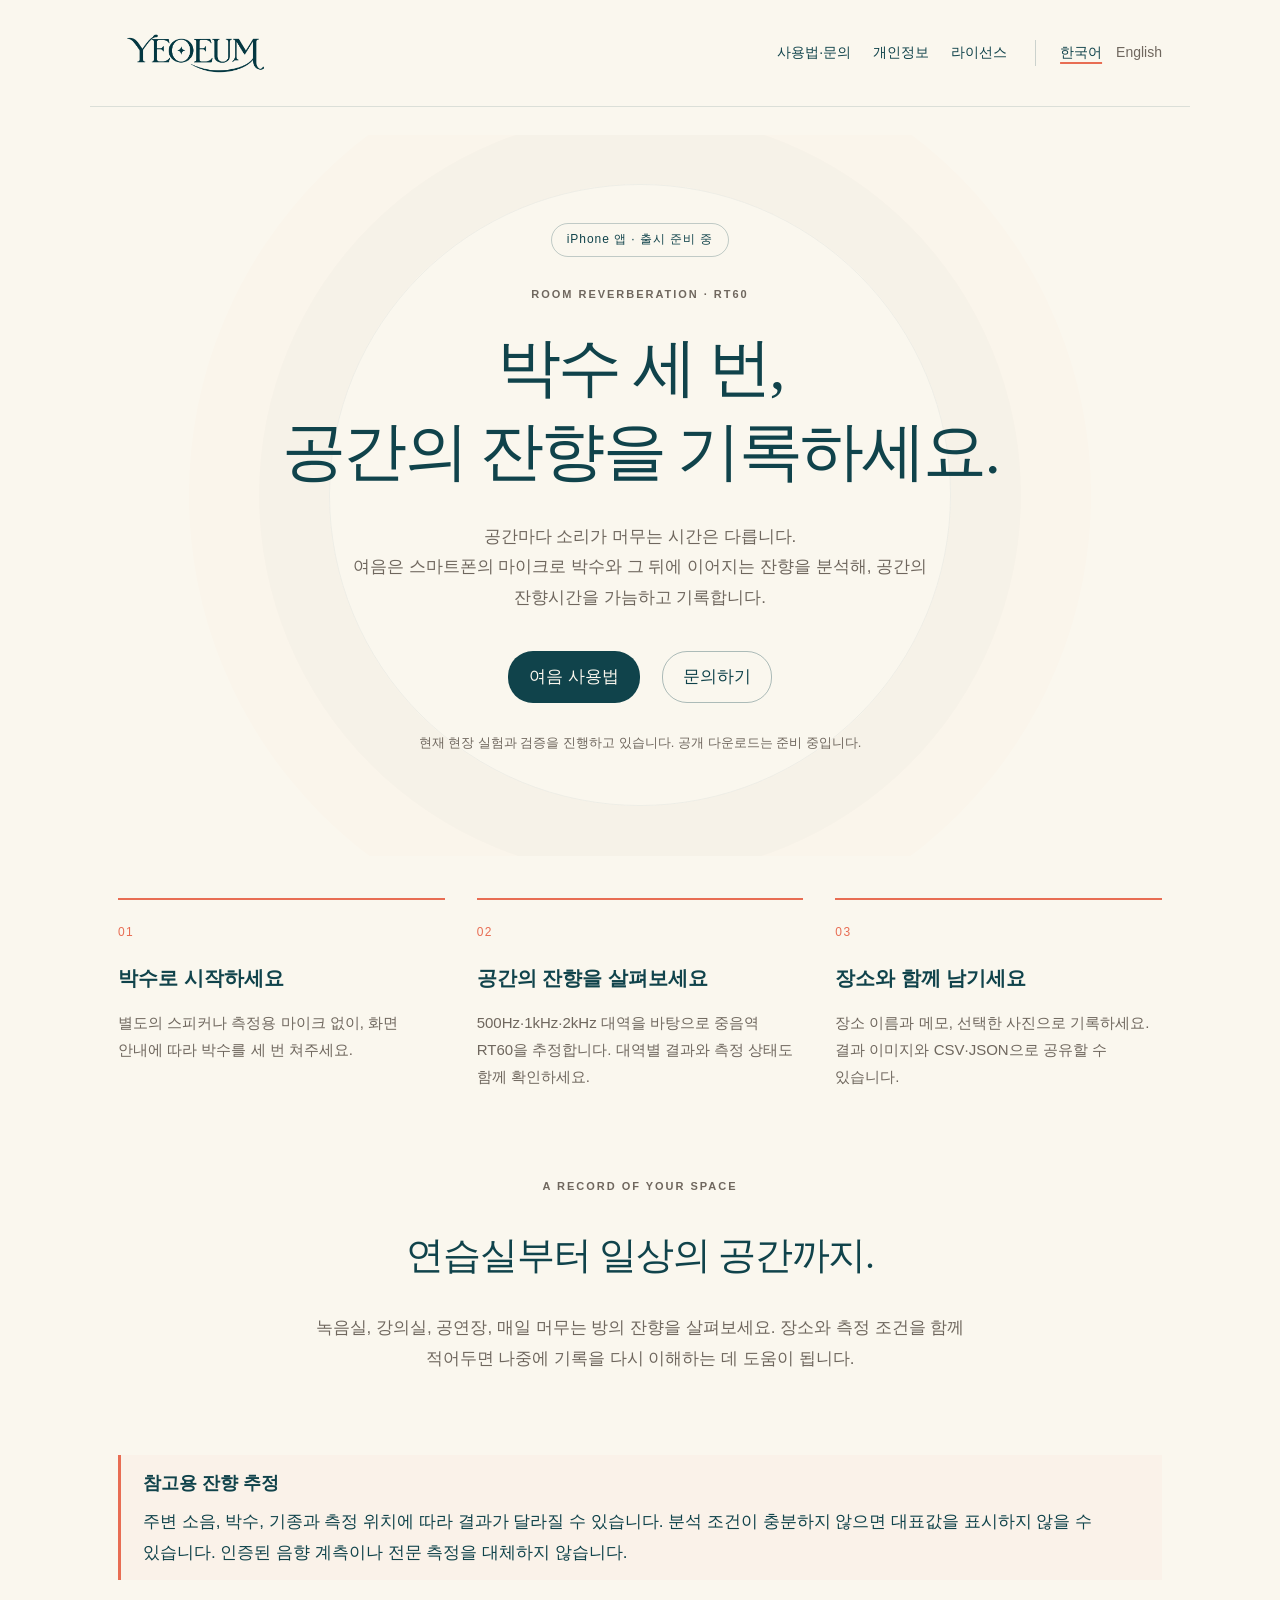
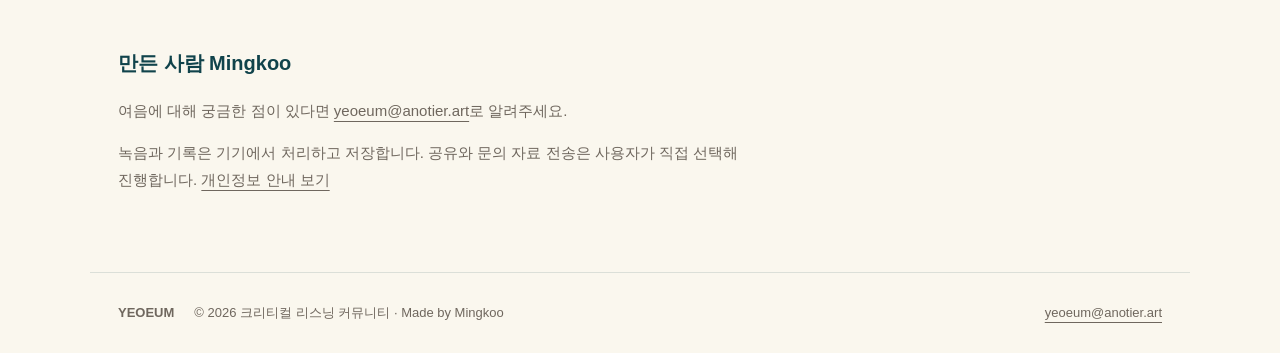
==== index.html @ 1e363dc1 "Localize YEOEUM website in English and Korean and update RT60 guidance" ====
<!doctype html>
<html lang="ko"><head>
<meta charset="utf-8"><meta name="viewport" content="width=device-width,initial-scale=1">
<title>YEOEUM — 박수로 살펴보는 잔향시간 RT60</title><meta name="description" content="박수 세 번으로 공간의 잔향시간(RT60)을 추정하고, 장소·메모·사진과 함께 기록하는 앱 YEOEUM.">
<link rel="canonical" href="https://yeoeum.anotier.art/index.html">
<link rel="alternate" hreflang="ko" href="https://yeoeum.anotier.art/index.html"><link rel="alternate" hreflang="en" href="https://yeoeum.anotier.art/index.en.html">
<meta property="og:type" content="website"><meta property="og:title" content="YEOEUM — 박수로 살펴보는 잔향시간 RT60"><meta property="og:description" content="박수 세 번으로 공간의 잔향시간(RT60)을 추정하고, 장소·메모·사진과 함께 기록하는 앱 YEOEUM."><meta property="og:url" content="https://yeoeum.anotier.art/index.html">
<link rel="stylesheet" href="styles.css?v=20261102-bilingual">
</head><body>
<a class="skip" href="#main">본문으로</a>
<header><a class="brand" href="index.html" aria-label="YEOEUM 홈"><img src="assets/wordmark.png" alt="YEOEUM" width="150" height="50"></a>
<div class="header-nav"><nav aria-label="주 메뉴"><a href="support.html">사용법·문의</a><a href="privacy.html">개인정보</a><a href="licenses.html">라이선스</a></nav><nav class="languages" aria-label="Language"><a href="index.html" lang="ko" hreflang="ko" aria-current="page">한국어</a><a href="index.en.html" lang="en" hreflang="en">English</a></nav></div></header>
<main id="main"><section class="hero"><span class="badge">iPhone 앱 · 출시 준비 중</span><p class="eyebrow">ROOM REVERBERATION · RT60</p><h1>박수 세 번,<br>공간의 잔향을 기록하세요.</h1><p>공간마다 소리가 머무는 시간은 다릅니다.<br>여음은 스마트폰의 마이크로 박수와 그 뒤에 이어지는 잔향을 분석해, 공간의 잔향시간을 가늠하고 기록합니다.</p><div class="links"><a href="support.html">여음 사용법</a><a href="mailto:yeoeum@anotier.art">문의하기</a></div><p class="availability">현재 현장 실험과 검증을 진행하고 있습니다. 공개 다운로드는 준비 중입니다.</p></section><section class="grid" aria-label="주요 기능"><article><span class="step">01</span><h2>박수로 시작하세요</h2><p>별도의 스피커나 측정용 마이크 없이, 화면 안내에 따라 박수를 세 번 쳐주세요.</p></article><article><span class="step">02</span><h2>공간의 잔향을 살펴보세요</h2><p>500Hz·1kHz·2kHz 대역을 바탕으로 중음역 RT60을 추정합니다. 대역별 결과와 측정 상태도 함께 확인하세요.</p></article><article><span class="step">03</span><h2>장소와 함께 남기세요</h2><p>장소 이름과 메모, 선택한 사진으로 기록하세요. 결과 이미지와 CSV·JSON으로 공유할 수 있습니다.</p></article></section><section class="statement"><p class="eyebrow">A RECORD OF YOUR SPACE</p><h2>연습실부터 일상의 공간까지.</h2><p>녹음실, 강의실, 공연장, 매일 머무는 방의 잔향을 살펴보세요. 장소와 측정 조건을 함께 적어두면 나중에 기록을 다시 이해하는 데 도움이 됩니다.</p></section><section class="note"><h2>참고용 잔향 추정</h2><p>주변 소음, 박수, 기종과 측정 위치에 따라 결과가 달라질 수 있습니다. 분석 조건이 충분하지 않으면 대표값을 표시하지 않을 수 있습니다. 인증된 음향 계측이나 전문 측정을 대체하지 않습니다.</p></section><section class="contact" id="contact"><h2>만든 사람 Mingkoo</h2><p>여음에 대해 궁금한 점이 있다면 <a href="mailto:yeoeum@anotier.art">yeoeum@anotier.art</a>로 알려주세요.</p><p>녹음과 기록은 기기에서 처리하고 저장합니다. 공유와 문의 자료 전송은 사용자가 직접 선택해 진행합니다. <a href="privacy.html">개인정보 안내 보기</a></p></section></main>
<footer><div><a href="index.html">YEOEUM</a><span>© 2026 크리티컬 리스닝 커뮤니티 · Made by Mingkoo</span></div><a href="mailto:yeoeum@anotier.art">yeoeum@anotier.art</a></footer>
</body></html>
---- styles.css ----
:root{color-scheme:light;--paper:#faf7ee;--ink:#10434b;--muted:#6f675e;--coral:#e86d53}*{box-sizing:border-box}body{margin:0;color:var(--ink);background:var(--paper);font:17px/1.8 -apple-system,BlinkMacSystemFont,"Apple SD Gothic Neo",sans-serif}a{color:inherit;text-underline-offset:5px}a:focus-visible{outline:3px solid var(--coral);outline-offset:6px}header,main,footer{max-width:1000px;margin:auto;padding:28px}header{display:flex;align-items:center;justify-content:space-between;gap:24px;border-bottom:1px solid #10434b22}header img{width:150px;display:block}nav{display:flex;gap:22px;flex-wrap:wrap;font-size:14px}nav a{text-decoration:none}.hero{min-height:600px;display:flex;flex-direction:column;justify-content:center;align-items:center;text-align:center;background:var(--paper) url(assets/paper.png) center/100% 100%;padding:80px 28px}.hero h1{font:500 clamp(32px,6vw,64px)/1.4 "AppleMyungjo",Georgia,serif;letter-spacing:-.04em;margin:24px 0}.hero p{max-width:540px;color:var(--muted)}.badge{font-size:12px;letter-spacing:.08em;border:1px solid #10434b40;border-radius:30px;padding:5px 15px}.links{display:flex;gap:22px;justify-content:center;flex-wrap:wrap;margin-top:20px}.links a{padding:10px 20px;border:1px solid #10434b55;border-radius:25px;text-decoration:none}.links a:first-child{background:var(--ink);color:var(--paper)}.grid{display:grid;grid-template-columns:repeat(3,1fr);gap:32px;margin:50px 0}.grid article{border-top:2px solid var(--coral);padding-top:16px}.grid h2{font-size:20px}.grid p{font-size:15px;color:var(--muted)}.note{border-left:3px solid var(--coral);padding:12px 22px;background:#e86d5309}.prose{max-width:760px;padding-bottom:80px}.prose h1{font-size:30px;margin:32px 0}.prose h2{font-size:20px;margin-top:38px}.prose p,.prose li{color:#514e48}.prose pre{white-space:pre-wrap;font:14px/1.8 ui-monospace,monospace;overflow-wrap:anywhere}footer{border-top:1px solid #10434b22;color:var(--muted);font-size:13px;display:flex;justify-content:space-between;gap:16px;flex-wrap:wrap}@media(max-width:650px){header{align-items:flex-start;flex-direction:column;gap:16px}nav{gap:16px}.hero{min-height:540px}.grid{grid-template-columns:1fr;gap:22px}header,main,footer{padding:22px}.prose h1{font-size:26px}}
:root{scroll-behavior:smooth}body{overflow-wrap:break-word}.skip{position:absolute;top:-100px;left:20px;padding:10px;background:var(--ink);color:var(--paper);z-index:10}.skip:focus{top:10px}.brand img{height:auto}.header-nav{display:flex;gap:28px;align-items:center}.languages{border-left:1px solid #10434b33;padding-left:24px;gap:14px;white-space:nowrap}.languages a{color:var(--muted)}nav a[aria-current=page]{color:var(--ink);text-decoration:underline;text-decoration-color:var(--coral);text-decoration-thickness:2px}.hero{position:relative;isolation:isolate;overflow:hidden;min-height:640px;background-image:none;padding:88px 30px}.hero:before{content:"";position:absolute;width:620px;height:620px;border:1px solid #10434b0d;border-radius:50%;box-shadow:0 0 0 70px #10434b04,0 0 0 140px #e86d5304;left:50%;top:50%;transform:translate(-50%,-50%);z-index:-1;pointer-events:none}.eyebrow{font-size:11px!important;font-weight:600;letter-spacing:.18em;color:var(--muted);margin:28px 0 0}.hero h1{margin:22px 0 12px;line-height:1.3;max-width:900px}.hero p{max-width:600px}.hero .availability{font-size:13px;max-width:600px;margin-top:28px}.links a{transition:background .15s ease}.links a:hover{background:#10434b12}.links a:first-child:hover{background:#1d5861}.step{font-size:12px;color:var(--coral);letter-spacing:.12em}.grid{margin:42px 0 72px}.grid h2{line-height:1.5}.statement{max-width:700px;margin:65px auto 80px;text-align:center}.statement h2{font:500 clamp(26px,4vw,38px)/1.4 Georgia,"AppleMyungjo",serif;letter-spacing:-.03em}.statement p{color:var(--muted)}.note h2{font-size:18px;margin:0 0 8px}.note p{margin:0}.contact{padding:48px 0 36px}.contact h2{font-size:20px}.contact p{max-width:700px;color:var(--muted);font-size:15px}.lead{font-size:22px}.prose{max-width:800px}.prose .note{font-size:15px}.prose li{padding-left:4px;margin:12px 0}.prose pre{padding:20px;background:#10434b05;border-radius:4px}footer>div{display:flex;gap:20px;flex-wrap:wrap}footer>div>a{font-weight:600;text-decoration:none}header{max-width:1100px}main,footer{max-width:1100px}@media(max-width:760px){.header-nav{flex-wrap:wrap;gap:16px}header{align-items:flex-start;flex-direction:column}.hero{min-height:570px;padding:70px 12px}.languages{border-left:none;padding-left:0}.header-nav>nav:first-child{gap:16px}.hero h1{font-size:clamp(29px,6vw,46px)}.grid{margin:24px 0 56px}.statement{margin:40px 0 50px}header,main,footer{padding:22px}.prose{padding-bottom:60px}.contact{padding-top:32px}}@media(prefers-reduced-motion:reduce){:root{scroll-behavior:auto}.links a{transition:none}}
html[lang=ko] h1,html[lang=ko] h2,html[lang=ko] p{word-break:keep-all;overflow-wrap:break-word}
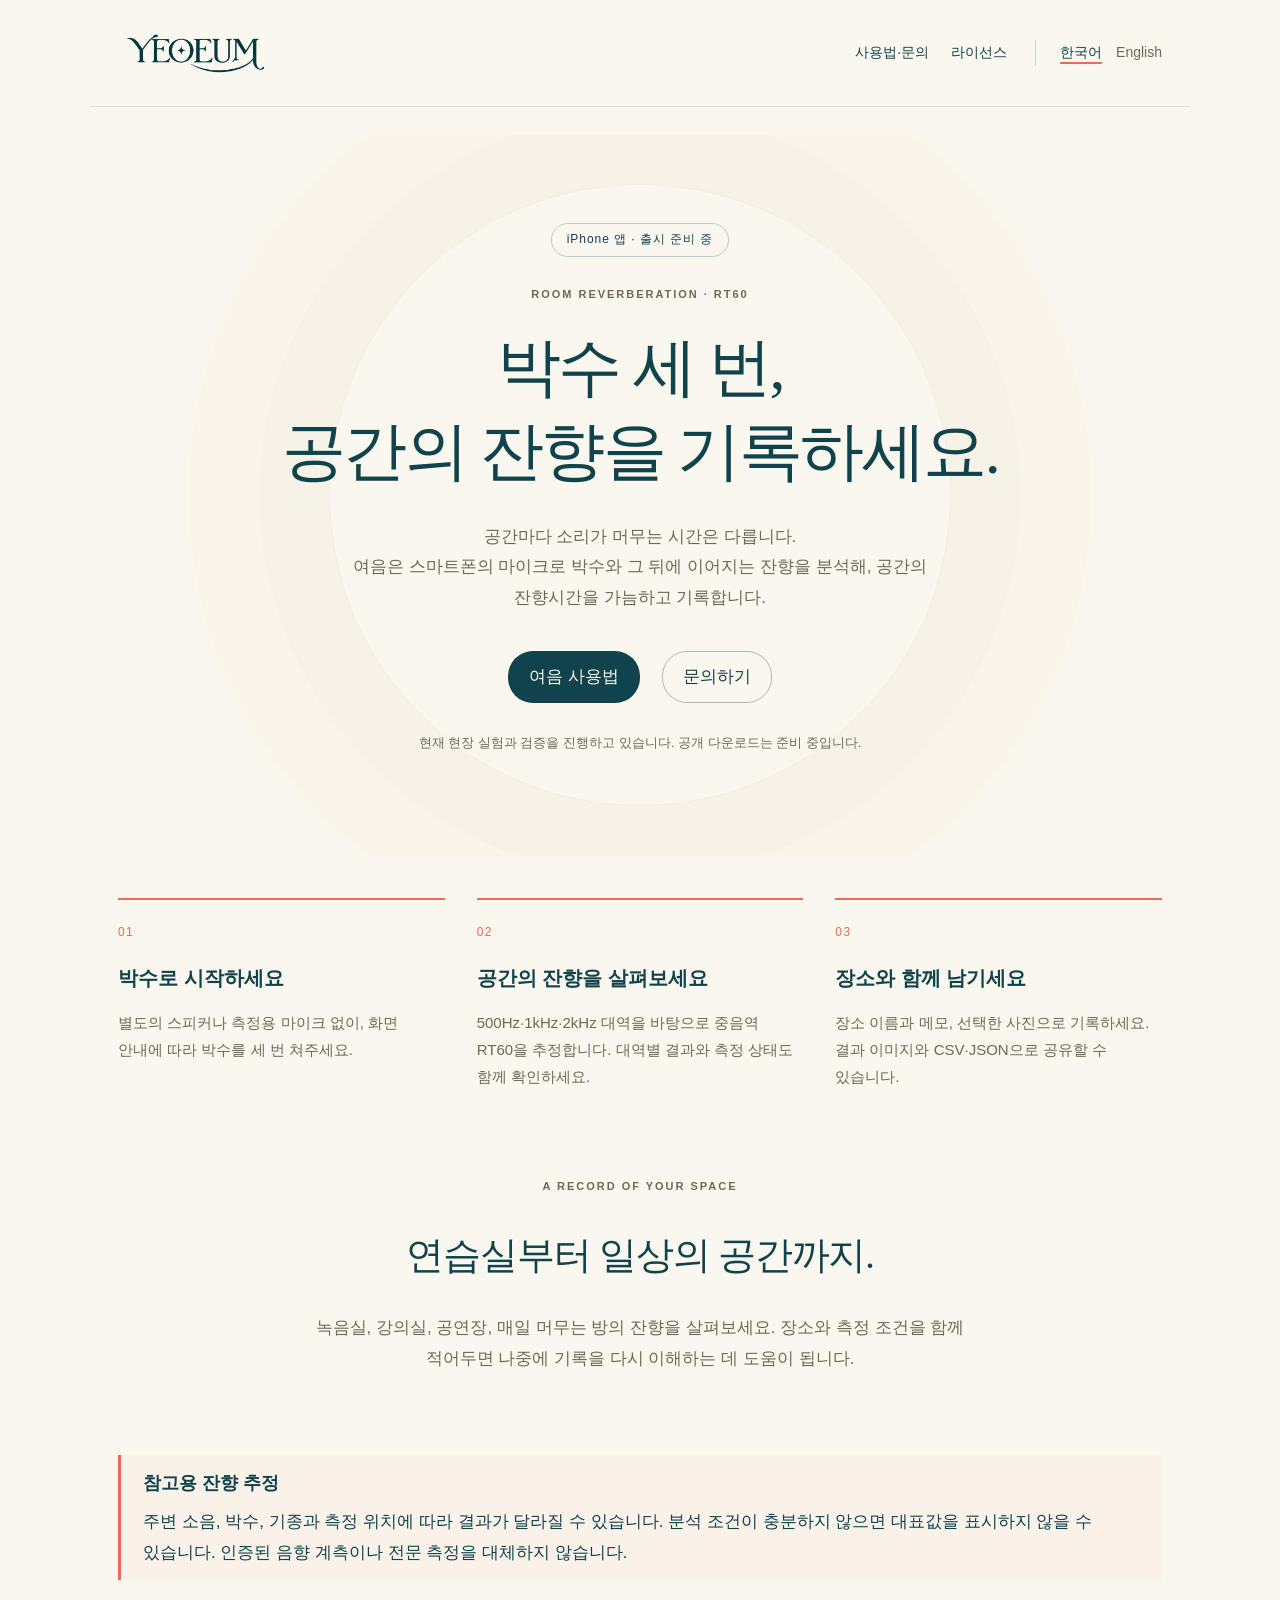
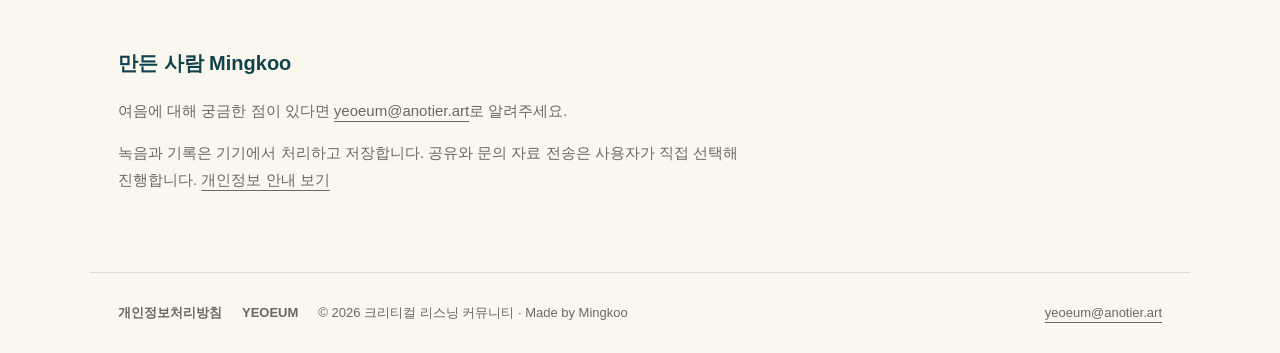
==== commit 50c9783d: "Move full privacy policy links to localized footers" ====
--- a/index.html
+++ b/index.html
@@ -9,7 +9,7 @@
 </head><body>
 <a class="skip" href="#main">본문으로</a>
 <header><a class="brand" href="index.html" aria-label="YEOEUM 홈"><img src="assets/wordmark.png" alt="YEOEUM" width="150" height="50"></a>
-<div class="header-nav"><nav aria-label="주 메뉴"><a href="support.html">사용법·문의</a><a href="privacy.html">개인정보</a><a href="licenses.html">라이선스</a></nav><nav class="languages" aria-label="Language"><a href="index.html" lang="ko" hreflang="ko" aria-current="page">한국어</a><a href="index.en.html" lang="en" hreflang="en">English</a></nav></div></header>
+<div class="header-nav"><nav aria-label="주 메뉴"><a href="support.html">사용법·문의</a><a href="licenses.html">라이선스</a></nav><nav class="languages" aria-label="Language"><a href="index.html" lang="ko" hreflang="ko" aria-current="page">한국어</a><a href="index.en.html" lang="en" hreflang="en">English</a></nav></div></header>
 <main id="main"><section class="hero"><span class="badge">iPhone 앱 · 출시 준비 중</span><p class="eyebrow">ROOM REVERBERATION · RT60</p><h1>박수 세 번,<br>공간의 잔향을 기록하세요.</h1><p>공간마다 소리가 머무는 시간은 다릅니다.<br>여음은 스마트폰의 마이크로 박수와 그 뒤에 이어지는 잔향을 분석해, 공간의 잔향시간을 가늠하고 기록합니다.</p><div class="links"><a href="support.html">여음 사용법</a><a href="mailto:yeoeum@anotier.art">문의하기</a></div><p class="availability">현재 현장 실험과 검증을 진행하고 있습니다. 공개 다운로드는 준비 중입니다.</p></section><section class="grid" aria-label="주요 기능"><article><span class="step">01</span><h2>박수로 시작하세요</h2><p>별도의 스피커나 측정용 마이크 없이, 화면 안내에 따라 박수를 세 번 쳐주세요.</p></article><article><span class="step">02</span><h2>공간의 잔향을 살펴보세요</h2><p>500Hz·1kHz·2kHz 대역을 바탕으로 중음역 RT60을 추정합니다. 대역별 결과와 측정 상태도 함께 확인하세요.</p></article><article><span class="step">03</span><h2>장소와 함께 남기세요</h2><p>장소 이름과 메모, 선택한 사진으로 기록하세요. 결과 이미지와 CSV·JSON으로 공유할 수 있습니다.</p></article></section><section class="statement"><p class="eyebrow">A RECORD OF YOUR SPACE</p><h2>연습실부터 일상의 공간까지.</h2><p>녹음실, 강의실, 공연장, 매일 머무는 방의 잔향을 살펴보세요. 장소와 측정 조건을 함께 적어두면 나중에 기록을 다시 이해하는 데 도움이 됩니다.</p></section><section class="note"><h2>참고용 잔향 추정</h2><p>주변 소음, 박수, 기종과 측정 위치에 따라 결과가 달라질 수 있습니다. 분석 조건이 충분하지 않으면 대표값을 표시하지 않을 수 있습니다. 인증된 음향 계측이나 전문 측정을 대체하지 않습니다.</p></section><section class="contact" id="contact"><h2>만든 사람 Mingkoo</h2><p>여음에 대해 궁금한 점이 있다면 <a href="mailto:yeoeum@anotier.art">yeoeum@anotier.art</a>로 알려주세요.</p><p>녹음과 기록은 기기에서 처리하고 저장합니다. 공유와 문의 자료 전송은 사용자가 직접 선택해 진행합니다. <a href="privacy.html">개인정보 안내 보기</a></p></section></main>
-<footer><div><a href="index.html">YEOEUM</a><span>© 2026 크리티컬 리스닝 커뮤니티 · Made by Mingkoo</span></div><a href="mailto:yeoeum@anotier.art">yeoeum@anotier.art</a></footer>
+<footer><div><a href="privacy.html">개인정보처리방침</a><a href="index.html">YEOEUM</a><span>© 2026 크리티컬 리스닝 커뮤니티 · Made by Mingkoo</span></div><a href="mailto:yeoeum@anotier.art">yeoeum@anotier.art</a></footer>
 </body></html>
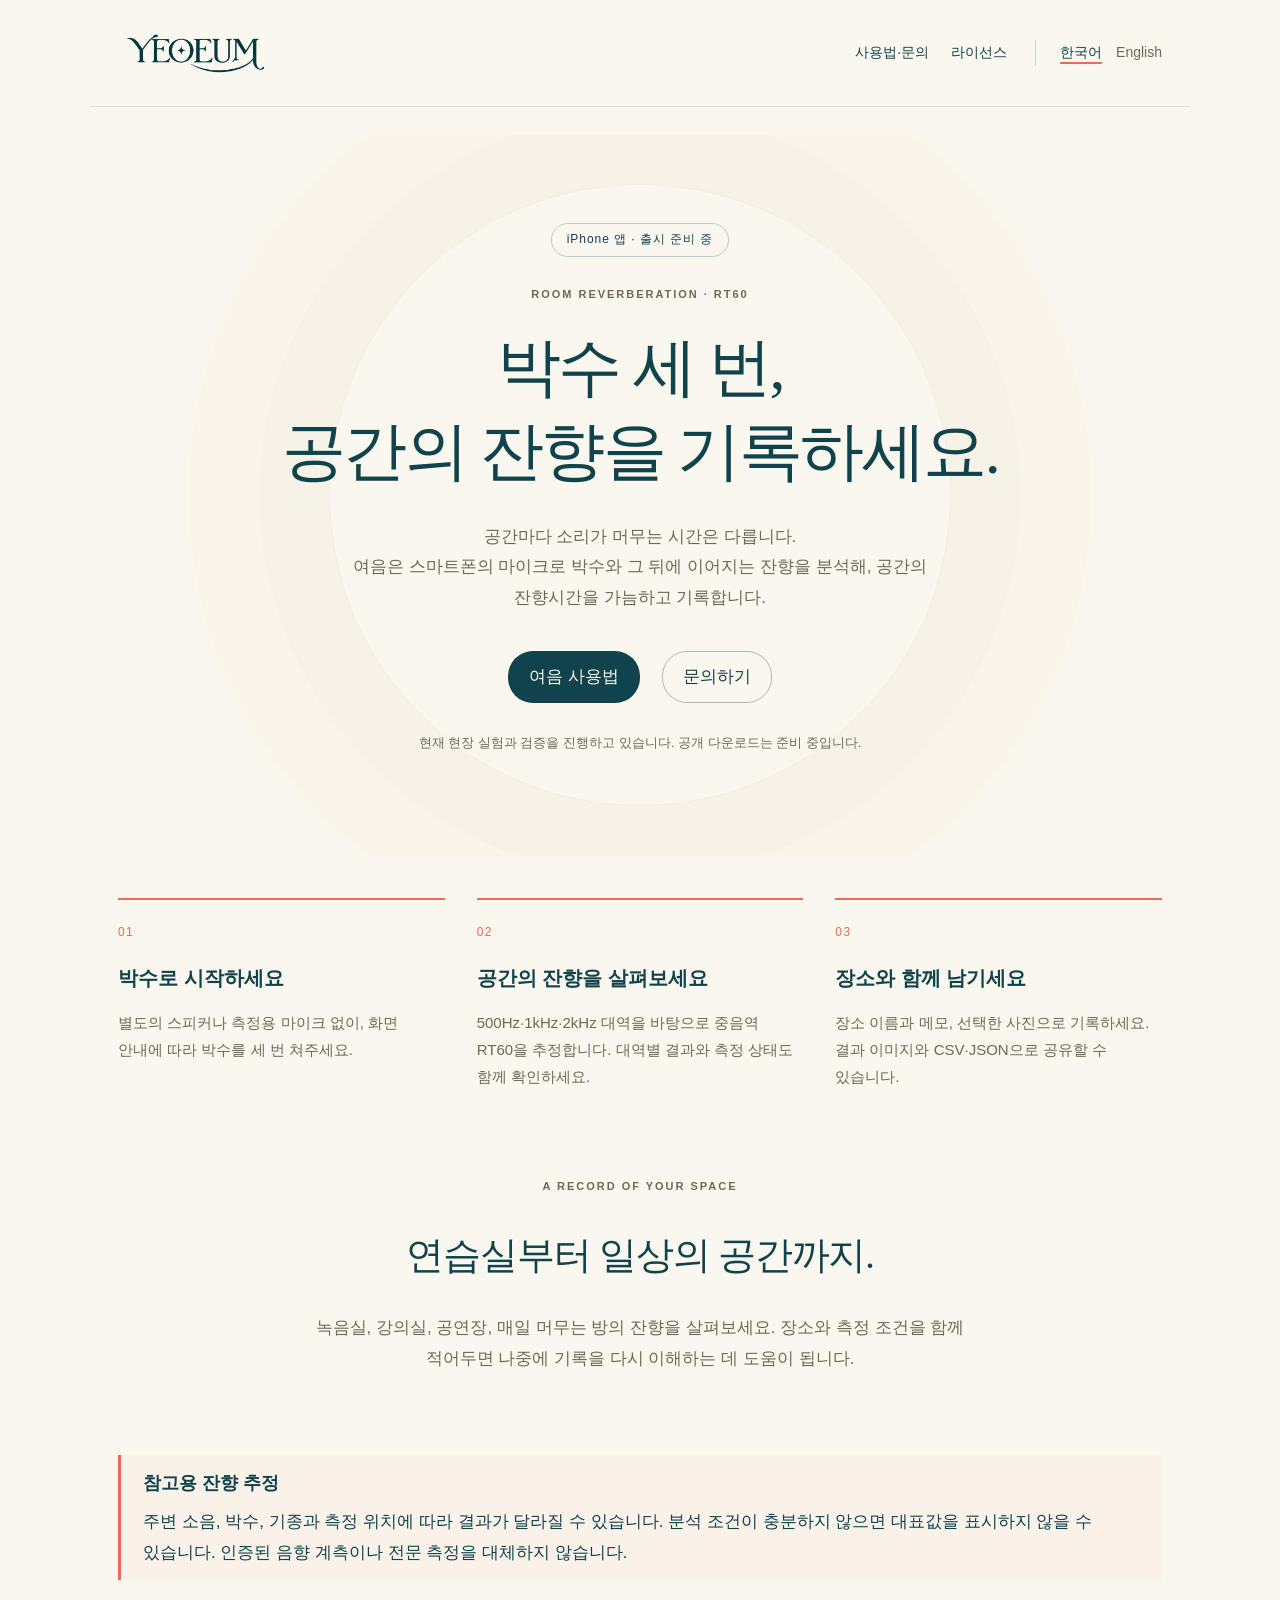
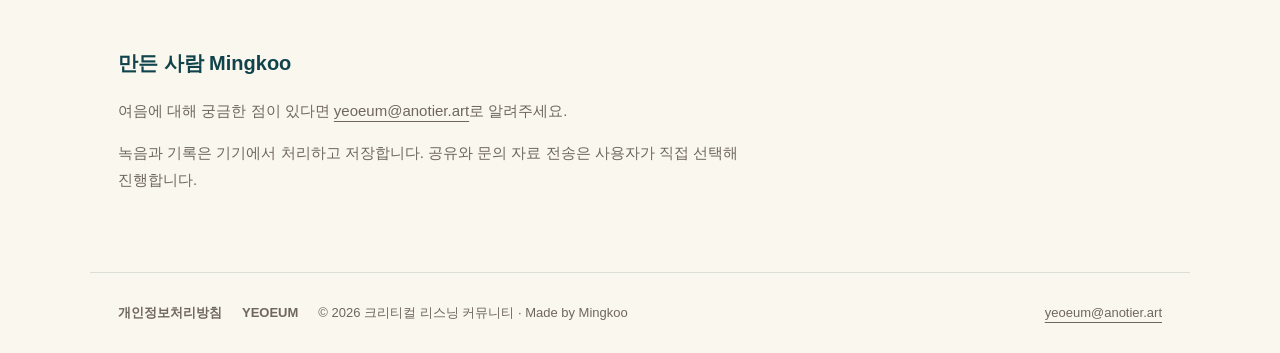
==== commit 1b8d13e2: "Remove duplicate body privacy links from homepages" ====
--- a/index.html
+++ b/index.html
@@ -10,6 +10,6 @@
 <a class="skip" href="#main">본문으로</a>
 <header><a class="brand" href="index.html" aria-label="YEOEUM 홈"><img src="assets/wordmark.png" alt="YEOEUM" width="150" height="50"></a>
 <div class="header-nav"><nav aria-label="주 메뉴"><a href="support.html">사용법·문의</a><a href="licenses.html">라이선스</a></nav><nav class="languages" aria-label="Language"><a href="index.html" lang="ko" hreflang="ko" aria-current="page">한국어</a><a href="index.en.html" lang="en" hreflang="en">English</a></nav></div></header>
-<main id="main"><section class="hero"><span class="badge">iPhone 앱 · 출시 준비 중</span><p class="eyebrow">ROOM REVERBERATION · RT60</p><h1>박수 세 번,<br>공간의 잔향을 기록하세요.</h1><p>공간마다 소리가 머무는 시간은 다릅니다.<br>여음은 스마트폰의 마이크로 박수와 그 뒤에 이어지는 잔향을 분석해, 공간의 잔향시간을 가늠하고 기록합니다.</p><div class="links"><a href="support.html">여음 사용법</a><a href="mailto:yeoeum@anotier.art">문의하기</a></div><p class="availability">현재 현장 실험과 검증을 진행하고 있습니다. 공개 다운로드는 준비 중입니다.</p></section><section class="grid" aria-label="주요 기능"><article><span class="step">01</span><h2>박수로 시작하세요</h2><p>별도의 스피커나 측정용 마이크 없이, 화면 안내에 따라 박수를 세 번 쳐주세요.</p></article><article><span class="step">02</span><h2>공간의 잔향을 살펴보세요</h2><p>500Hz·1kHz·2kHz 대역을 바탕으로 중음역 RT60을 추정합니다. 대역별 결과와 측정 상태도 함께 확인하세요.</p></article><article><span class="step">03</span><h2>장소와 함께 남기세요</h2><p>장소 이름과 메모, 선택한 사진으로 기록하세요. 결과 이미지와 CSV·JSON으로 공유할 수 있습니다.</p></article></section><section class="statement"><p class="eyebrow">A RECORD OF YOUR SPACE</p><h2>연습실부터 일상의 공간까지.</h2><p>녹음실, 강의실, 공연장, 매일 머무는 방의 잔향을 살펴보세요. 장소와 측정 조건을 함께 적어두면 나중에 기록을 다시 이해하는 데 도움이 됩니다.</p></section><section class="note"><h2>참고용 잔향 추정</h2><p>주변 소음, 박수, 기종과 측정 위치에 따라 결과가 달라질 수 있습니다. 분석 조건이 충분하지 않으면 대표값을 표시하지 않을 수 있습니다. 인증된 음향 계측이나 전문 측정을 대체하지 않습니다.</p></section><section class="contact" id="contact"><h2>만든 사람 Mingkoo</h2><p>여음에 대해 궁금한 점이 있다면 <a href="mailto:yeoeum@anotier.art">yeoeum@anotier.art</a>로 알려주세요.</p><p>녹음과 기록은 기기에서 처리하고 저장합니다. 공유와 문의 자료 전송은 사용자가 직접 선택해 진행합니다. <a href="privacy.html">개인정보 안내 보기</a></p></section></main>
+<main id="main"><section class="hero"><span class="badge">iPhone 앱 · 출시 준비 중</span><p class="eyebrow">ROOM REVERBERATION · RT60</p><h1>박수 세 번,<br>공간의 잔향을 기록하세요.</h1><p>공간마다 소리가 머무는 시간은 다릅니다.<br>여음은 스마트폰의 마이크로 박수와 그 뒤에 이어지는 잔향을 분석해, 공간의 잔향시간을 가늠하고 기록합니다.</p><div class="links"><a href="support.html">여음 사용법</a><a href="mailto:yeoeum@anotier.art">문의하기</a></div><p class="availability">현재 현장 실험과 검증을 진행하고 있습니다. 공개 다운로드는 준비 중입니다.</p></section><section class="grid" aria-label="주요 기능"><article><span class="step">01</span><h2>박수로 시작하세요</h2><p>별도의 스피커나 측정용 마이크 없이, 화면 안내에 따라 박수를 세 번 쳐주세요.</p></article><article><span class="step">02</span><h2>공간의 잔향을 살펴보세요</h2><p>500Hz·1kHz·2kHz 대역을 바탕으로 중음역 RT60을 추정합니다. 대역별 결과와 측정 상태도 함께 확인하세요.</p></article><article><span class="step">03</span><h2>장소와 함께 남기세요</h2><p>장소 이름과 메모, 선택한 사진으로 기록하세요. 결과 이미지와 CSV·JSON으로 공유할 수 있습니다.</p></article></section><section class="statement"><p class="eyebrow">A RECORD OF YOUR SPACE</p><h2>연습실부터 일상의 공간까지.</h2><p>녹음실, 강의실, 공연장, 매일 머무는 방의 잔향을 살펴보세요. 장소와 측정 조건을 함께 적어두면 나중에 기록을 다시 이해하는 데 도움이 됩니다.</p></section><section class="note"><h2>참고용 잔향 추정</h2><p>주변 소음, 박수, 기종과 측정 위치에 따라 결과가 달라질 수 있습니다. 분석 조건이 충분하지 않으면 대표값을 표시하지 않을 수 있습니다. 인증된 음향 계측이나 전문 측정을 대체하지 않습니다.</p></section><section class="contact" id="contact"><h2>만든 사람 Mingkoo</h2><p>여음에 대해 궁금한 점이 있다면 <a href="mailto:yeoeum@anotier.art">yeoeum@anotier.art</a>로 알려주세요.</p><p>녹음과 기록은 기기에서 처리하고 저장합니다. 공유와 문의 자료 전송은 사용자가 직접 선택해 진행합니다.</p></section></main>
 <footer><div><a href="privacy.html">개인정보처리방침</a><a href="index.html">YEOEUM</a><span>© 2026 크리티컬 리스닝 커뮤니티 · Made by Mingkoo</span></div><a href="mailto:yeoeum@anotier.art">yeoeum@anotier.art</a></footer>
 </body></html>
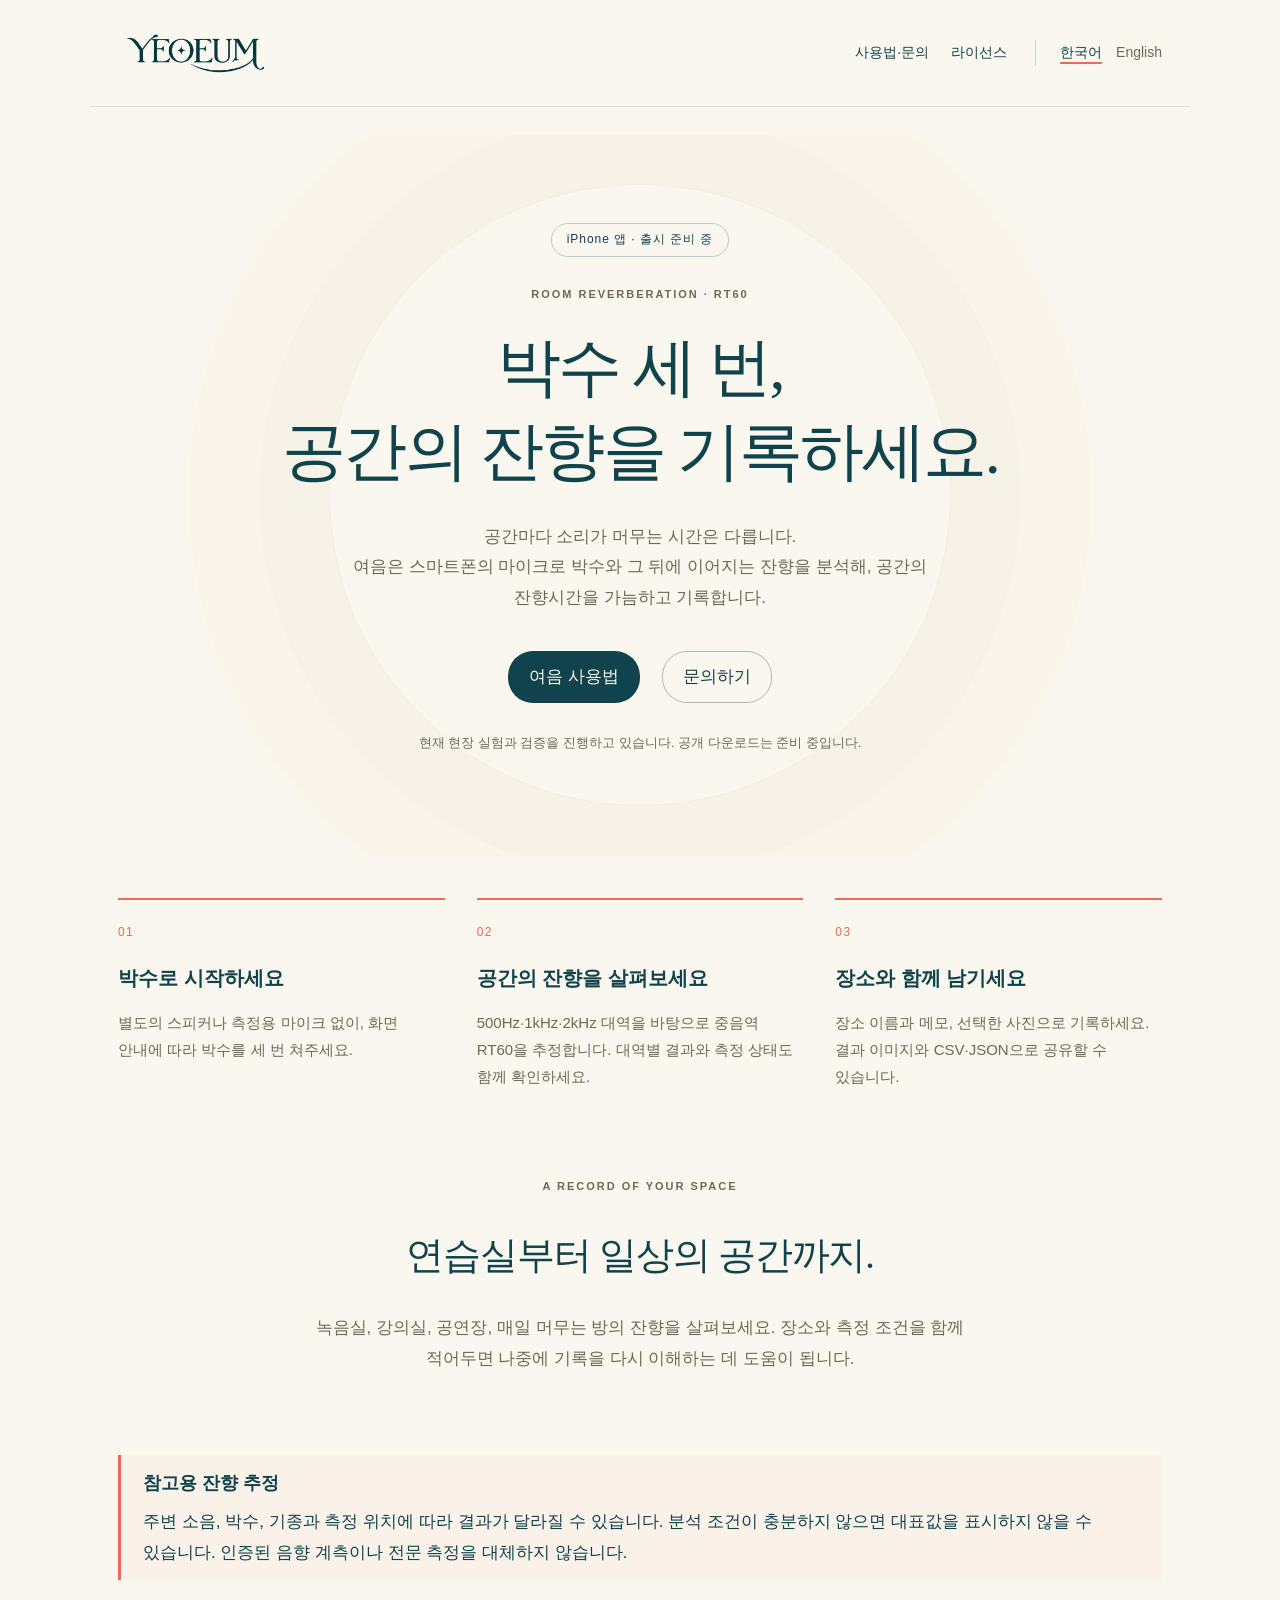
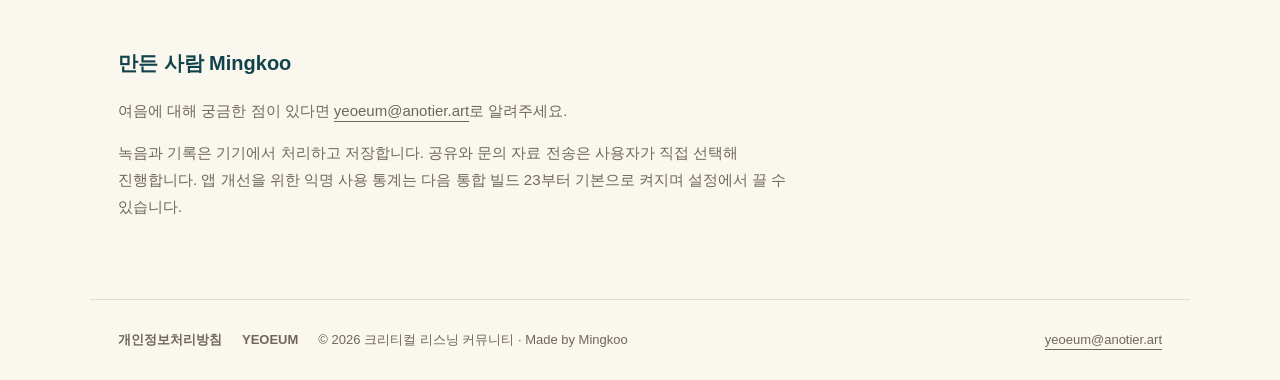
==== commit d8d123e7: "Align bilingual release policies, analytics disclosure and 30-day inquiry retention" ====
--- a/index.html
+++ b/index.html
@@ -10,6 +10,6 @@
 <a class="skip" href="#main">본문으로</a>
 <header><a class="brand" href="index.html" aria-label="YEOEUM 홈"><img src="assets/wordmark.png" alt="YEOEUM" width="150" height="50"></a>
 <div class="header-nav"><nav aria-label="주 메뉴"><a href="support.html">사용법·문의</a><a href="licenses.html">라이선스</a></nav><nav class="languages" aria-label="Language"><a href="index.html" lang="ko" hreflang="ko" aria-current="page">한국어</a><a href="index.en.html" lang="en" hreflang="en">English</a></nav></div></header>
-<main id="main"><section class="hero"><span class="badge">iPhone 앱 · 출시 준비 중</span><p class="eyebrow">ROOM REVERBERATION · RT60</p><h1>박수 세 번,<br>공간의 잔향을 기록하세요.</h1><p>공간마다 소리가 머무는 시간은 다릅니다.<br>여음은 스마트폰의 마이크로 박수와 그 뒤에 이어지는 잔향을 분석해, 공간의 잔향시간을 가늠하고 기록합니다.</p><div class="links"><a href="support.html">여음 사용법</a><a href="mailto:yeoeum@anotier.art">문의하기</a></div><p class="availability">현재 현장 실험과 검증을 진행하고 있습니다. 공개 다운로드는 준비 중입니다.</p></section><section class="grid" aria-label="주요 기능"><article><span class="step">01</span><h2>박수로 시작하세요</h2><p>별도의 스피커나 측정용 마이크 없이, 화면 안내에 따라 박수를 세 번 쳐주세요.</p></article><article><span class="step">02</span><h2>공간의 잔향을 살펴보세요</h2><p>500Hz·1kHz·2kHz 대역을 바탕으로 중음역 RT60을 추정합니다. 대역별 결과와 측정 상태도 함께 확인하세요.</p></article><article><span class="step">03</span><h2>장소와 함께 남기세요</h2><p>장소 이름과 메모, 선택한 사진으로 기록하세요. 결과 이미지와 CSV·JSON으로 공유할 수 있습니다.</p></article></section><section class="statement"><p class="eyebrow">A RECORD OF YOUR SPACE</p><h2>연습실부터 일상의 공간까지.</h2><p>녹음실, 강의실, 공연장, 매일 머무는 방의 잔향을 살펴보세요. 장소와 측정 조건을 함께 적어두면 나중에 기록을 다시 이해하는 데 도움이 됩니다.</p></section><section class="note"><h2>참고용 잔향 추정</h2><p>주변 소음, 박수, 기종과 측정 위치에 따라 결과가 달라질 수 있습니다. 분석 조건이 충분하지 않으면 대표값을 표시하지 않을 수 있습니다. 인증된 음향 계측이나 전문 측정을 대체하지 않습니다.</p></section><section class="contact" id="contact"><h2>만든 사람 Mingkoo</h2><p>여음에 대해 궁금한 점이 있다면 <a href="mailto:yeoeum@anotier.art">yeoeum@anotier.art</a>로 알려주세요.</p><p>녹음과 기록은 기기에서 처리하고 저장합니다. 공유와 문의 자료 전송은 사용자가 직접 선택해 진행합니다.</p></section></main>
+<main id="main"><section class="hero"><span class="badge">iPhone 앱 · 출시 준비 중</span><p class="eyebrow">ROOM REVERBERATION · RT60</p><h1>박수 세 번,<br>공간의 잔향을 기록하세요.</h1><p>공간마다 소리가 머무는 시간은 다릅니다.<br>여음은 스마트폰의 마이크로 박수와 그 뒤에 이어지는 잔향을 분석해, 공간의 잔향시간을 가늠하고 기록합니다.</p><div class="links"><a href="support.html">여음 사용법</a><a href="mailto:yeoeum@anotier.art">문의하기</a></div><p class="availability">현재 현장 실험과 검증을 진행하고 있습니다. 공개 다운로드는 준비 중입니다.</p></section><section class="grid" aria-label="주요 기능"><article><span class="step">01</span><h2>박수로 시작하세요</h2><p>별도의 스피커나 측정용 마이크 없이, 화면 안내에 따라 박수를 세 번 쳐주세요.</p></article><article><span class="step">02</span><h2>공간의 잔향을 살펴보세요</h2><p>500Hz·1kHz·2kHz 대역을 바탕으로 중음역 RT60을 추정합니다. 대역별 결과와 측정 상태도 함께 확인하세요.</p></article><article><span class="step">03</span><h2>장소와 함께 남기세요</h2><p>장소 이름과 메모, 선택한 사진으로 기록하세요. 결과 이미지와 CSV·JSON으로 공유할 수 있습니다.</p></article></section><section class="statement"><p class="eyebrow">A RECORD OF YOUR SPACE</p><h2>연습실부터 일상의 공간까지.</h2><p>녹음실, 강의실, 공연장, 매일 머무는 방의 잔향을 살펴보세요. 장소와 측정 조건을 함께 적어두면 나중에 기록을 다시 이해하는 데 도움이 됩니다.</p></section><section class="note"><h2>참고용 잔향 추정</h2><p>주변 소음, 박수, 기종과 측정 위치에 따라 결과가 달라질 수 있습니다. 분석 조건이 충분하지 않으면 대표값을 표시하지 않을 수 있습니다. 인증된 음향 계측이나 전문 측정을 대체하지 않습니다.</p></section><section class="contact" id="contact"><h2>만든 사람 Mingkoo</h2><p>여음에 대해 궁금한 점이 있다면 <a href="mailto:yeoeum@anotier.art">yeoeum@anotier.art</a>로 알려주세요.</p><p>녹음과 기록은 기기에서 처리하고 저장합니다. 공유와 문의 자료 전송은 사용자가 직접 선택해 진행합니다. 앱 개선을 위한 익명 사용 통계는 다음 통합 빌드 23부터 기본으로 켜지며 설정에서 끌 수 있습니다.</p></section></main>
 <footer><div><a href="privacy.html">개인정보처리방침</a><a href="index.html">YEOEUM</a><span>© 2026 크리티컬 리스닝 커뮤니티 · Made by Mingkoo</span></div><a href="mailto:yeoeum@anotier.art">yeoeum@anotier.art</a></footer>
 </body></html>
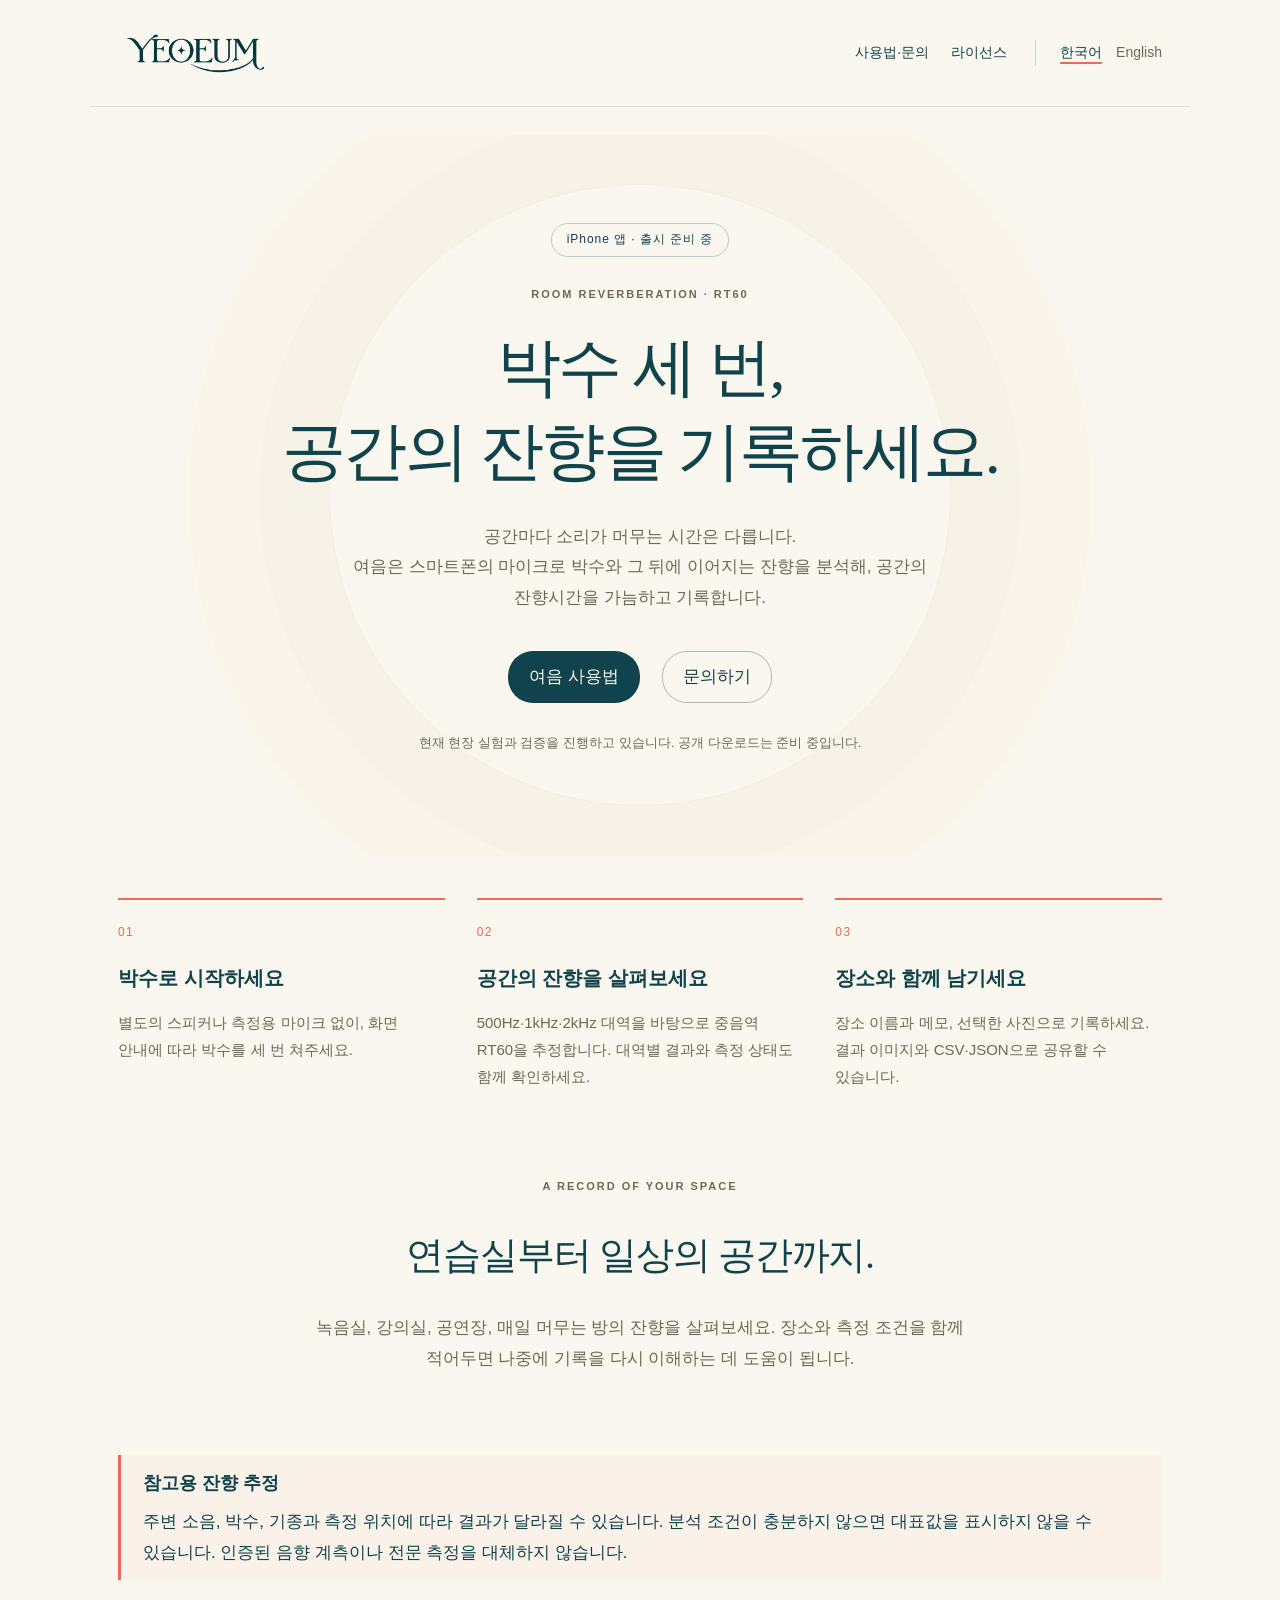
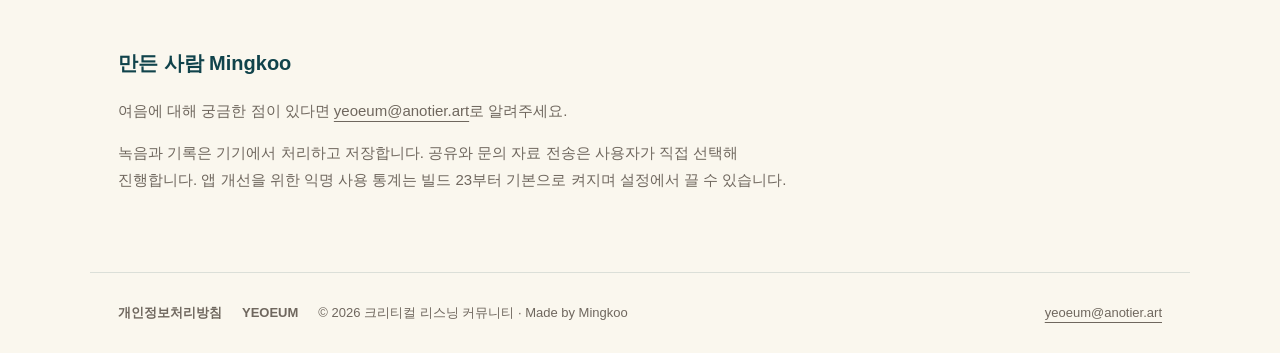
==== commit feef590b: "Align bilingual release site with build23 and remove developer ZIP guidance" ====
--- a/index.html
+++ b/index.html
@@ -10,6 +10,6 @@
 <a class="skip" href="#main">본문으로</a>
 <header><a class="brand" href="index.html" aria-label="YEOEUM 홈"><img src="assets/wordmark.png" alt="YEOEUM" width="150" height="50"></a>
 <div class="header-nav"><nav aria-label="주 메뉴"><a href="support.html">사용법·문의</a><a href="licenses.html">라이선스</a></nav><nav class="languages" aria-label="Language"><a href="index.html" lang="ko" hreflang="ko" aria-current="page">한국어</a><a href="index.en.html" lang="en" hreflang="en">English</a></nav></div></header>
-<main id="main"><section class="hero"><span class="badge">iPhone 앱 · 출시 준비 중</span><p class="eyebrow">ROOM REVERBERATION · RT60</p><h1>박수 세 번,<br>공간의 잔향을 기록하세요.</h1><p>공간마다 소리가 머무는 시간은 다릅니다.<br>여음은 스마트폰의 마이크로 박수와 그 뒤에 이어지는 잔향을 분석해, 공간의 잔향시간을 가늠하고 기록합니다.</p><div class="links"><a href="support.html">여음 사용법</a><a href="mailto:yeoeum@anotier.art">문의하기</a></div><p class="availability">현재 현장 실험과 검증을 진행하고 있습니다. 공개 다운로드는 준비 중입니다.</p></section><section class="grid" aria-label="주요 기능"><article><span class="step">01</span><h2>박수로 시작하세요</h2><p>별도의 스피커나 측정용 마이크 없이, 화면 안내에 따라 박수를 세 번 쳐주세요.</p></article><article><span class="step">02</span><h2>공간의 잔향을 살펴보세요</h2><p>500Hz·1kHz·2kHz 대역을 바탕으로 중음역 RT60을 추정합니다. 대역별 결과와 측정 상태도 함께 확인하세요.</p></article><article><span class="step">03</span><h2>장소와 함께 남기세요</h2><p>장소 이름과 메모, 선택한 사진으로 기록하세요. 결과 이미지와 CSV·JSON으로 공유할 수 있습니다.</p></article></section><section class="statement"><p class="eyebrow">A RECORD OF YOUR SPACE</p><h2>연습실부터 일상의 공간까지.</h2><p>녹음실, 강의실, 공연장, 매일 머무는 방의 잔향을 살펴보세요. 장소와 측정 조건을 함께 적어두면 나중에 기록을 다시 이해하는 데 도움이 됩니다.</p></section><section class="note"><h2>참고용 잔향 추정</h2><p>주변 소음, 박수, 기종과 측정 위치에 따라 결과가 달라질 수 있습니다. 분석 조건이 충분하지 않으면 대표값을 표시하지 않을 수 있습니다. 인증된 음향 계측이나 전문 측정을 대체하지 않습니다.</p></section><section class="contact" id="contact"><h2>만든 사람 Mingkoo</h2><p>여음에 대해 궁금한 점이 있다면 <a href="mailto:yeoeum@anotier.art">yeoeum@anotier.art</a>로 알려주세요.</p><p>녹음과 기록은 기기에서 처리하고 저장합니다. 공유와 문의 자료 전송은 사용자가 직접 선택해 진행합니다. 앱 개선을 위한 익명 사용 통계는 다음 통합 빌드 23부터 기본으로 켜지며 설정에서 끌 수 있습니다.</p></section></main>
+<main id="main"><section class="hero"><span class="badge">iPhone 앱 · 출시 준비 중</span><p class="eyebrow">ROOM REVERBERATION · RT60</p><h1>박수 세 번,<br>공간의 잔향을 기록하세요.</h1><p>공간마다 소리가 머무는 시간은 다릅니다.<br>여음은 스마트폰의 마이크로 박수와 그 뒤에 이어지는 잔향을 분석해, 공간의 잔향시간을 가늠하고 기록합니다.</p><div class="links"><a href="support.html">여음 사용법</a><a href="mailto:yeoeum@anotier.art">문의하기</a></div><p class="availability">현재 현장 실험과 검증을 진행하고 있습니다. 공개 다운로드는 준비 중입니다.</p></section><section class="grid" aria-label="주요 기능"><article><span class="step">01</span><h2>박수로 시작하세요</h2><p>별도의 스피커나 측정용 마이크 없이, 화면 안내에 따라 박수를 세 번 쳐주세요.</p></article><article><span class="step">02</span><h2>공간의 잔향을 살펴보세요</h2><p>500Hz·1kHz·2kHz 대역을 바탕으로 중음역 RT60을 추정합니다. 대역별 결과와 측정 상태도 함께 확인하세요.</p></article><article><span class="step">03</span><h2>장소와 함께 남기세요</h2><p>장소 이름과 메모, 선택한 사진으로 기록하세요. 결과 이미지와 CSV·JSON으로 공유할 수 있습니다.</p></article></section><section class="statement"><p class="eyebrow">A RECORD OF YOUR SPACE</p><h2>연습실부터 일상의 공간까지.</h2><p>녹음실, 강의실, 공연장, 매일 머무는 방의 잔향을 살펴보세요. 장소와 측정 조건을 함께 적어두면 나중에 기록을 다시 이해하는 데 도움이 됩니다.</p></section><section class="note"><h2>참고용 잔향 추정</h2><p>주변 소음, 박수, 기종과 측정 위치에 따라 결과가 달라질 수 있습니다. 분석 조건이 충분하지 않으면 대표값을 표시하지 않을 수 있습니다. 인증된 음향 계측이나 전문 측정을 대체하지 않습니다.</p></section><section class="contact" id="contact"><h2>만든 사람 Mingkoo</h2><p>여음에 대해 궁금한 점이 있다면 <a href="mailto:yeoeum@anotier.art">yeoeum@anotier.art</a>로 알려주세요.</p><p>녹음과 기록은 기기에서 처리하고 저장합니다. 공유와 문의 자료 전송은 사용자가 직접 선택해 진행합니다. 앱 개선을 위한 익명 사용 통계는 빌드 23부터 기본으로 켜지며 설정에서 끌 수 있습니다.</p></section></main>
 <footer><div><a href="privacy.html">개인정보처리방침</a><a href="index.html">YEOEUM</a><span>© 2026 크리티컬 리스닝 커뮤니티 · Made by Mingkoo</span></div><a href="mailto:yeoeum@anotier.art">yeoeum@anotier.art</a></footer>
 </body></html>
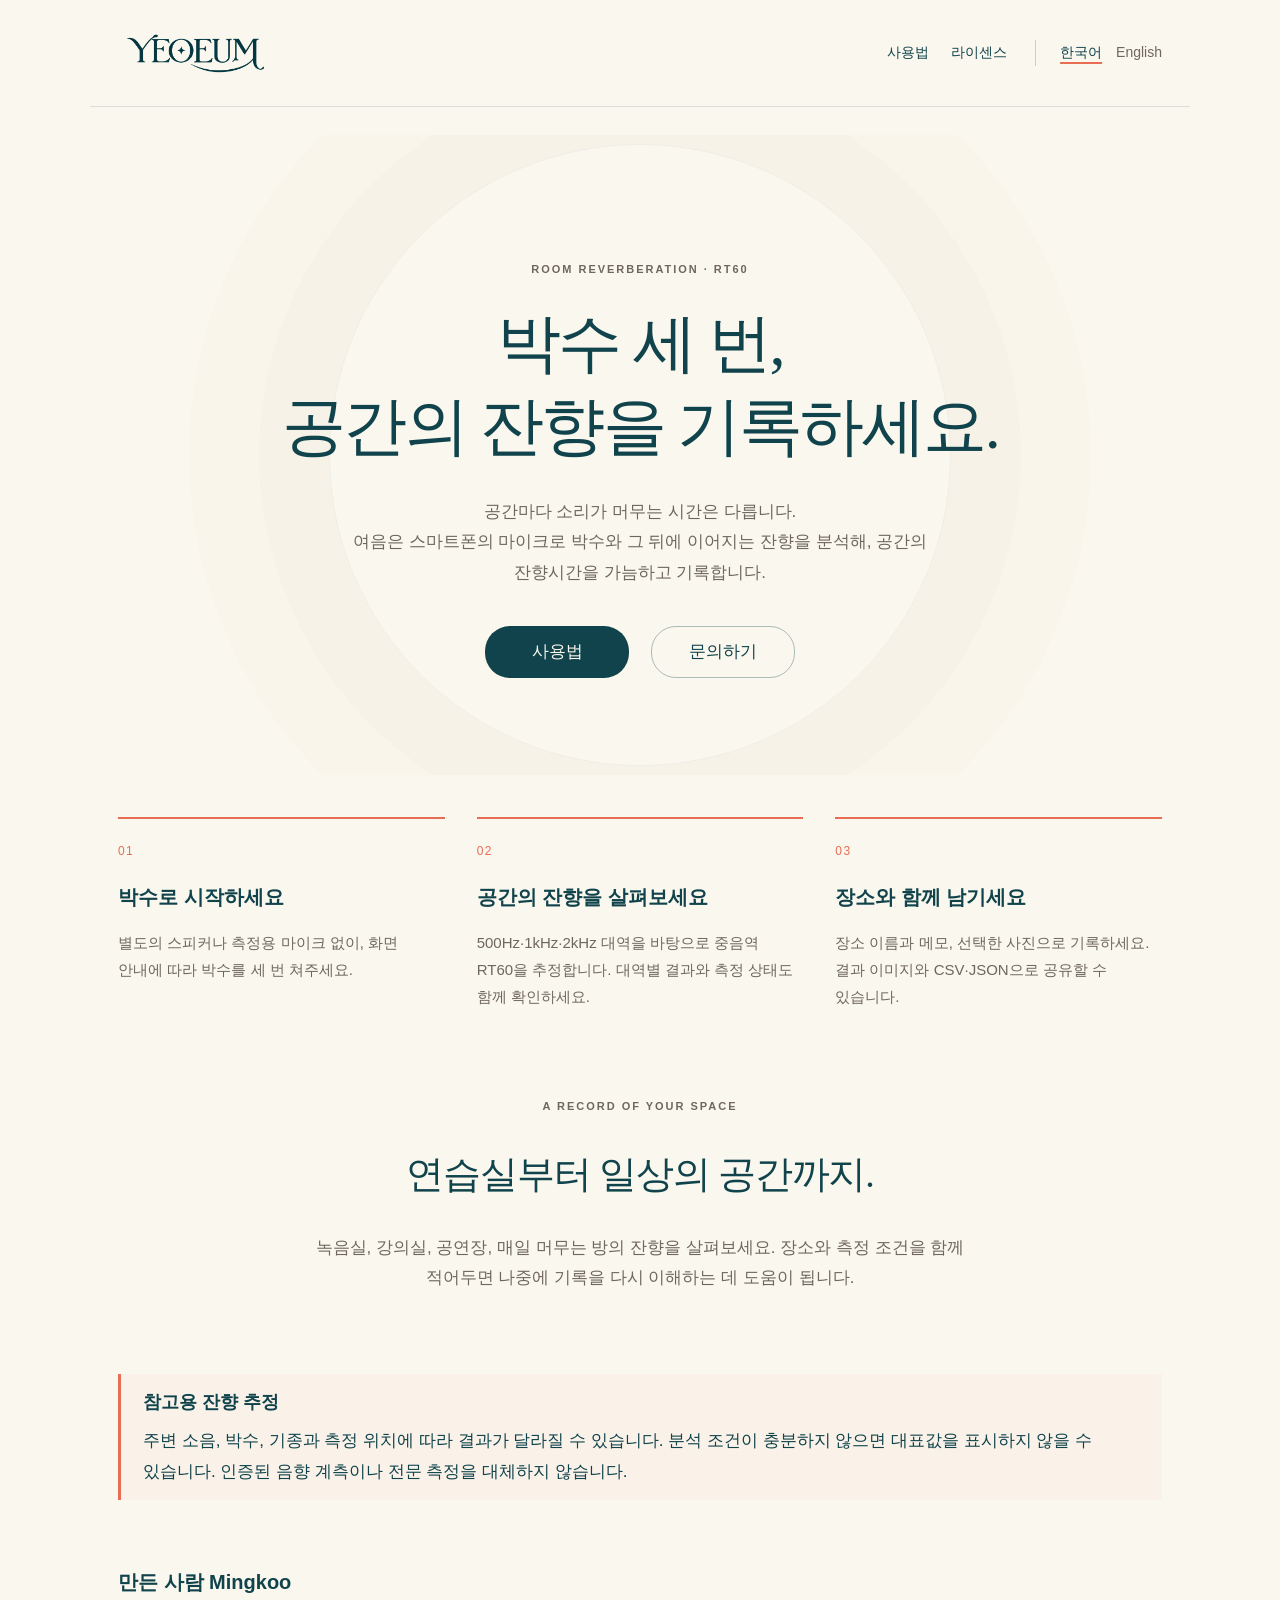
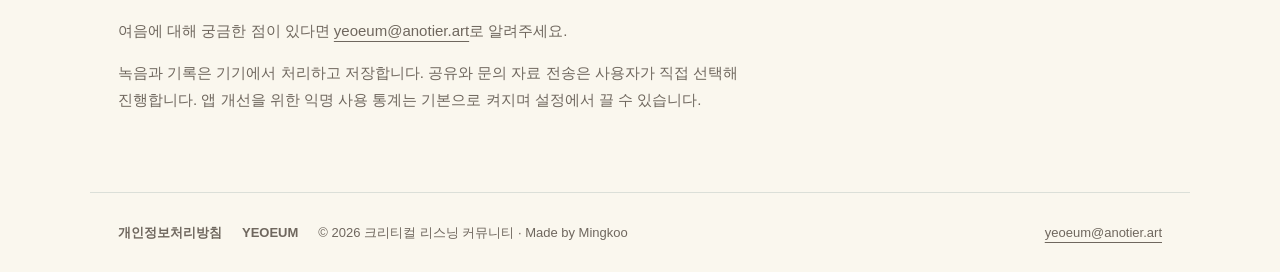
==== commit e7fa70fd: "Remove internal release status and unify public navigation and action buttons" ====
--- a/index.html
+++ b/index.html
@@ -5,11 +5,11 @@
 <link rel="canonical" href="https://yeoeum.anotier.art/index.html">
 <link rel="alternate" hreflang="ko" href="https://yeoeum.anotier.art/index.html"><link rel="alternate" hreflang="en" href="https://yeoeum.anotier.art/index.en.html">
 <meta property="og:type" content="website"><meta property="og:title" content="YEOEUM — 박수로 살펴보는 잔향시간 RT60"><meta property="og:description" content="박수 세 번으로 공간의 잔향시간(RT60)을 추정하고, 장소·메모·사진과 함께 기록하는 앱 YEOEUM."><meta property="og:url" content="https://yeoeum.anotier.art/index.html">
-<link rel="stylesheet" href="styles.css?v=20261102-bilingual">
+<link rel="stylesheet" href="styles.css?v=20261103-public">
 </head><body>
 <a class="skip" href="#main">본문으로</a>
 <header><a class="brand" href="index.html" aria-label="YEOEUM 홈"><img src="assets/wordmark.png" alt="YEOEUM" width="150" height="50"></a>
-<div class="header-nav"><nav aria-label="주 메뉴"><a href="support.html">사용법·문의</a><a href="licenses.html">라이선스</a></nav><nav class="languages" aria-label="Language"><a href="index.html" lang="ko" hreflang="ko" aria-current="page">한국어</a><a href="index.en.html" lang="en" hreflang="en">English</a></nav></div></header>
-<main id="main"><section class="hero"><span class="badge">iPhone 앱 · 출시 준비 중</span><p class="eyebrow">ROOM REVERBERATION · RT60</p><h1>박수 세 번,<br>공간의 잔향을 기록하세요.</h1><p>공간마다 소리가 머무는 시간은 다릅니다.<br>여음은 스마트폰의 마이크로 박수와 그 뒤에 이어지는 잔향을 분석해, 공간의 잔향시간을 가늠하고 기록합니다.</p><div class="links"><a href="support.html">여음 사용법</a><a href="mailto:yeoeum@anotier.art">문의하기</a></div><p class="availability">현재 현장 실험과 검증을 진행하고 있습니다. 공개 다운로드는 준비 중입니다.</p></section><section class="grid" aria-label="주요 기능"><article><span class="step">01</span><h2>박수로 시작하세요</h2><p>별도의 스피커나 측정용 마이크 없이, 화면 안내에 따라 박수를 세 번 쳐주세요.</p></article><article><span class="step">02</span><h2>공간의 잔향을 살펴보세요</h2><p>500Hz·1kHz·2kHz 대역을 바탕으로 중음역 RT60을 추정합니다. 대역별 결과와 측정 상태도 함께 확인하세요.</p></article><article><span class="step">03</span><h2>장소와 함께 남기세요</h2><p>장소 이름과 메모, 선택한 사진으로 기록하세요. 결과 이미지와 CSV·JSON으로 공유할 수 있습니다.</p></article></section><section class="statement"><p class="eyebrow">A RECORD OF YOUR SPACE</p><h2>연습실부터 일상의 공간까지.</h2><p>녹음실, 강의실, 공연장, 매일 머무는 방의 잔향을 살펴보세요. 장소와 측정 조건을 함께 적어두면 나중에 기록을 다시 이해하는 데 도움이 됩니다.</p></section><section class="note"><h2>참고용 잔향 추정</h2><p>주변 소음, 박수, 기종과 측정 위치에 따라 결과가 달라질 수 있습니다. 분석 조건이 충분하지 않으면 대표값을 표시하지 않을 수 있습니다. 인증된 음향 계측이나 전문 측정을 대체하지 않습니다.</p></section><section class="contact" id="contact"><h2>만든 사람 Mingkoo</h2><p>여음에 대해 궁금한 점이 있다면 <a href="mailto:yeoeum@anotier.art">yeoeum@anotier.art</a>로 알려주세요.</p><p>녹음과 기록은 기기에서 처리하고 저장합니다. 공유와 문의 자료 전송은 사용자가 직접 선택해 진행합니다. 앱 개선을 위한 익명 사용 통계는 빌드 23부터 기본으로 켜지며 설정에서 끌 수 있습니다.</p></section></main>
+<div class="header-nav"><nav aria-label="주 메뉴"><a href="support.html">사용법</a><a href="licenses.html">라이센스</a></nav><nav class="languages" aria-label="Language"><a href="index.html" lang="ko" hreflang="ko" aria-current="page">한국어</a><a href="index.en.html" lang="en" hreflang="en">English</a></nav></div></header>
+<main id="main"><section class="hero"><p class="eyebrow">ROOM REVERBERATION · RT60</p><h1>박수 세 번,<br>공간의 잔향을 기록하세요.</h1><p>공간마다 소리가 머무는 시간은 다릅니다.<br>여음은 스마트폰의 마이크로 박수와 그 뒤에 이어지는 잔향을 분석해, 공간의 잔향시간을 가늠하고 기록합니다.</p><div class="links"><a href="support.html">사용법</a><a href="mailto:yeoeum@anotier.art">문의하기</a></div></section><section class="grid" aria-label="주요 기능"><article><span class="step">01</span><h2>박수로 시작하세요</h2><p>별도의 스피커나 측정용 마이크 없이, 화면 안내에 따라 박수를 세 번 쳐주세요.</p></article><article><span class="step">02</span><h2>공간의 잔향을 살펴보세요</h2><p>500Hz·1kHz·2kHz 대역을 바탕으로 중음역 RT60을 추정합니다. 대역별 결과와 측정 상태도 함께 확인하세요.</p></article><article><span class="step">03</span><h2>장소와 함께 남기세요</h2><p>장소 이름과 메모, 선택한 사진으로 기록하세요. 결과 이미지와 CSV·JSON으로 공유할 수 있습니다.</p></article></section><section class="statement"><p class="eyebrow">A RECORD OF YOUR SPACE</p><h2>연습실부터 일상의 공간까지.</h2><p>녹음실, 강의실, 공연장, 매일 머무는 방의 잔향을 살펴보세요. 장소와 측정 조건을 함께 적어두면 나중에 기록을 다시 이해하는 데 도움이 됩니다.</p></section><section class="note"><h2>참고용 잔향 추정</h2><p>주변 소음, 박수, 기종과 측정 위치에 따라 결과가 달라질 수 있습니다. 분석 조건이 충분하지 않으면 대표값을 표시하지 않을 수 있습니다. 인증된 음향 계측이나 전문 측정을 대체하지 않습니다.</p></section><section class="contact" id="contact"><h2>만든 사람 Mingkoo</h2><p>여음에 대해 궁금한 점이 있다면 <a href="mailto:yeoeum@anotier.art">yeoeum@anotier.art</a>로 알려주세요.</p><p>녹음과 기록은 기기에서 처리하고 저장합니다. 공유와 문의 자료 전송은 사용자가 직접 선택해 진행합니다. 앱 개선을 위한 익명 사용 통계는 기본으로 켜지며 설정에서 끌 수 있습니다.</p></section></main>
 <footer><div><a href="privacy.html">개인정보처리방침</a><a href="index.html">YEOEUM</a><span>© 2026 크리티컬 리스닝 커뮤니티 · Made by Mingkoo</span></div><a href="mailto:yeoeum@anotier.art">yeoeum@anotier.art</a></footer>
 </body></html>
--- a/styles.css
+++ b/styles.css
@@ -1,3 +1,5 @@
 :root{color-scheme:light;--paper:#faf7ee;--ink:#10434b;--muted:#6f675e;--coral:#e86d53}*{box-sizing:border-box}body{margin:0;color:var(--ink);background:var(--paper);font:17px/1.8 -apple-system,BlinkMacSystemFont,"Apple SD Gothic Neo",sans-serif}a{color:inherit;text-underline-offset:5px}a:focus-visible{outline:3px solid var(--coral);outline-offset:6px}header,main,footer{max-width:1000px;margin:auto;padding:28px}header{display:flex;align-items:center;justify-content:space-between;gap:24px;border-bottom:1px solid #10434b22}header img{width:150px;display:block}nav{display:flex;gap:22px;flex-wrap:wrap;font-size:14px}nav a{text-decoration:none}.hero{min-height:600px;display:flex;flex-direction:column;justify-content:center;align-items:center;text-align:center;background:var(--paper) url(assets/paper.png) center/100% 100%;padding:80px 28px}.hero h1{font:500 clamp(32px,6vw,64px)/1.4 "AppleMyungjo",Georgia,serif;letter-spacing:-.04em;margin:24px 0}.hero p{max-width:540px;color:var(--muted)}.badge{font-size:12px;letter-spacing:.08em;border:1px solid #10434b40;border-radius:30px;padding:5px 15px}.links{display:flex;gap:22px;justify-content:center;flex-wrap:wrap;margin-top:20px}.links a{padding:10px 20px;border:1px solid #10434b55;border-radius:25px;text-decoration:none}.links a:first-child{background:var(--ink);color:var(--paper)}.grid{display:grid;grid-template-columns:repeat(3,1fr);gap:32px;margin:50px 0}.grid article{border-top:2px solid var(--coral);padding-top:16px}.grid h2{font-size:20px}.grid p{font-size:15px;color:var(--muted)}.note{border-left:3px solid var(--coral);padding:12px 22px;background:#e86d5309}.prose{max-width:760px;padding-bottom:80px}.prose h1{font-size:30px;margin:32px 0}.prose h2{font-size:20px;margin-top:38px}.prose p,.prose li{color:#514e48}.prose pre{white-space:pre-wrap;font:14px/1.8 ui-monospace,monospace;overflow-wrap:anywhere}footer{border-top:1px solid #10434b22;color:var(--muted);font-size:13px;display:flex;justify-content:space-between;gap:16px;flex-wrap:wrap}@media(max-width:650px){header{align-items:flex-start;flex-direction:column;gap:16px}nav{gap:16px}.hero{min-height:540px}.grid{grid-template-columns:1fr;gap:22px}header,main,footer{padding:22px}.prose h1{font-size:26px}}
 :root{scroll-behavior:smooth}body{overflow-wrap:break-word}.skip{position:absolute;top:-100px;left:20px;padding:10px;background:var(--ink);color:var(--paper);z-index:10}.skip:focus{top:10px}.brand img{height:auto}.header-nav{display:flex;gap:28px;align-items:center}.languages{border-left:1px solid #10434b33;padding-left:24px;gap:14px;white-space:nowrap}.languages a{color:var(--muted)}nav a[aria-current=page]{color:var(--ink);text-decoration:underline;text-decoration-color:var(--coral);text-decoration-thickness:2px}.hero{position:relative;isolation:isolate;overflow:hidden;min-height:640px;background-image:none;padding:88px 30px}.hero:before{content:"";position:absolute;width:620px;height:620px;border:1px solid #10434b0d;border-radius:50%;box-shadow:0 0 0 70px #10434b04,0 0 0 140px #e86d5304;left:50%;top:50%;transform:translate(-50%,-50%);z-index:-1;pointer-events:none}.eyebrow{font-size:11px!important;font-weight:600;letter-spacing:.18em;color:var(--muted);margin:28px 0 0}.hero h1{margin:22px 0 12px;line-height:1.3;max-width:900px}.hero p{max-width:600px}.hero .availability{font-size:13px;max-width:600px;margin-top:28px}.links a{transition:background .15s ease}.links a:hover{background:#10434b12}.links a:first-child:hover{background:#1d5861}.step{font-size:12px;color:var(--coral);letter-spacing:.12em}.grid{margin:42px 0 72px}.grid h2{line-height:1.5}.statement{max-width:700px;margin:65px auto 80px;text-align:center}.statement h2{font:500 clamp(26px,4vw,38px)/1.4 Georgia,"AppleMyungjo",serif;letter-spacing:-.03em}.statement p{color:var(--muted)}.note h2{font-size:18px;margin:0 0 8px}.note p{margin:0}.contact{padding:48px 0 36px}.contact h2{font-size:20px}.contact p{max-width:700px;color:var(--muted);font-size:15px}.lead{font-size:22px}.prose{max-width:800px}.prose .note{font-size:15px}.prose li{padding-left:4px;margin:12px 0}.prose pre{padding:20px;background:#10434b05;border-radius:4px}footer>div{display:flex;gap:20px;flex-wrap:wrap}footer>div>a{font-weight:600;text-decoration:none}header{max-width:1100px}main,footer{max-width:1100px}@media(max-width:760px){.header-nav{flex-wrap:wrap;gap:16px}header{align-items:flex-start;flex-direction:column}.hero{min-height:570px;padding:70px 12px}.languages{border-left:none;padding-left:0}.header-nav>nav:first-child{gap:16px}.hero h1{font-size:clamp(29px,6vw,46px)}.grid{margin:24px 0 56px}.statement{margin:40px 0 50px}header,main,footer{padding:22px}.prose{padding-bottom:60px}.contact{padding-top:32px}}@media(prefers-reduced-motion:reduce){:root{scroll-behavior:auto}.links a{transition:none}}
 html[lang=ko] h1,html[lang=ko] h2,html[lang=ko] p{word-break:keep-all;overflow-wrap:break-word}
+
+.links a{display:inline-flex;align-items:center;justify-content:center;min-width:144px;min-height:48px;padding:10px 24px;white-space:nowrap}
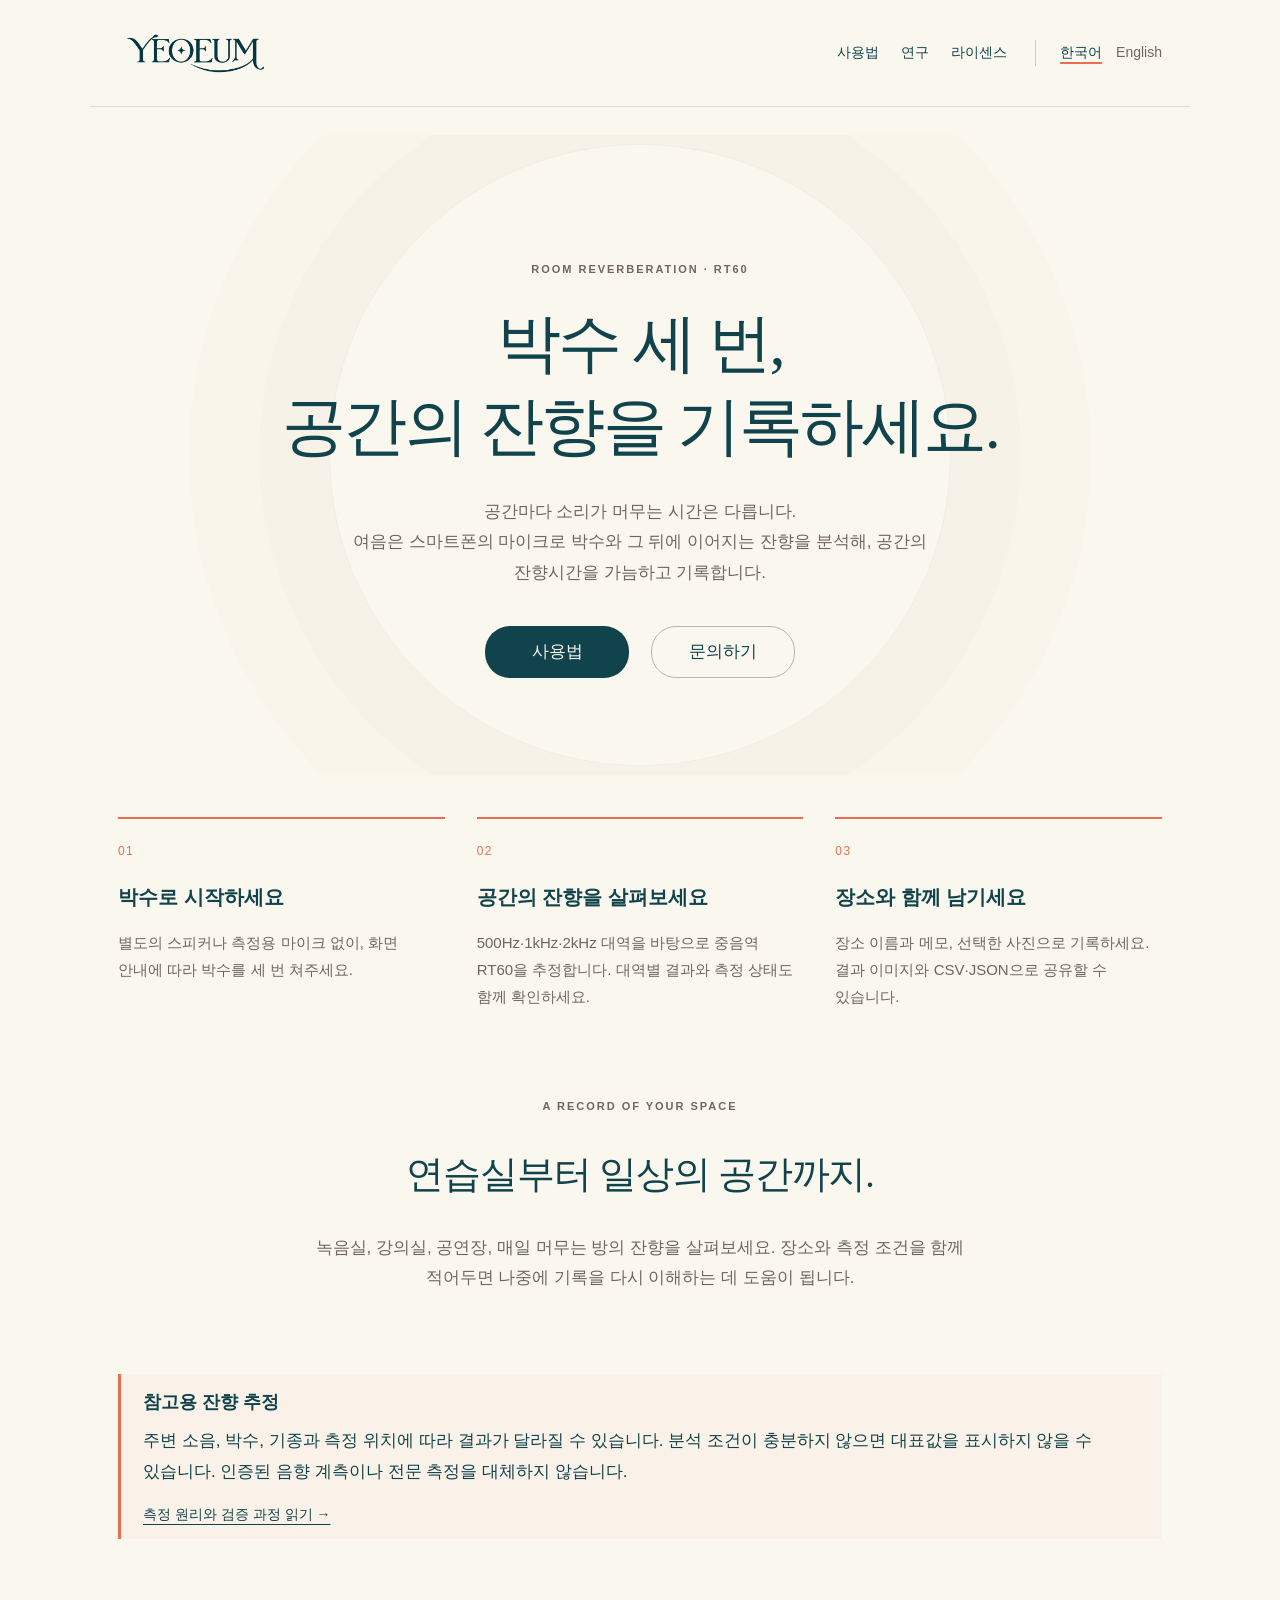
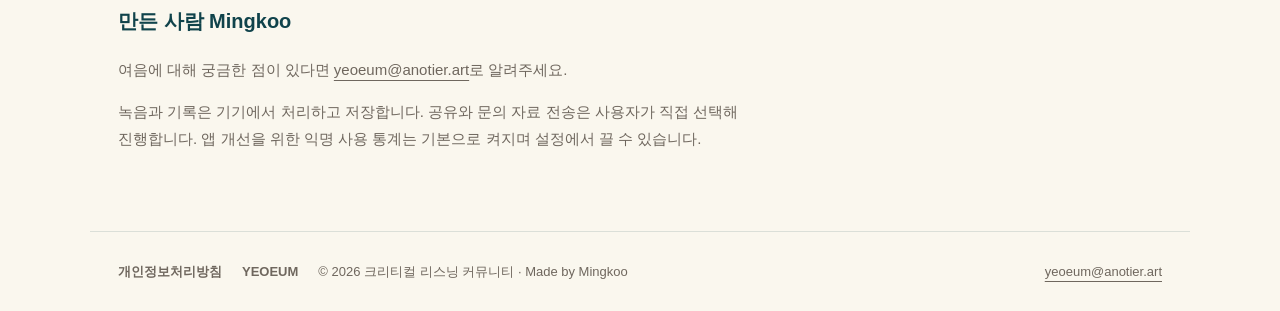
==== commit 3257748f: "Publish YEOEUM 1.0.0 measurement research report and research archive" ====
--- a/index.html
+++ b/index.html
@@ -9,7 +9,7 @@
 </head><body>
 <a class="skip" href="#main">본문으로</a>
 <header><a class="brand" href="index.html" aria-label="YEOEUM 홈"><img src="assets/wordmark.png" alt="YEOEUM" width="150" height="50"></a>
-<div class="header-nav"><nav aria-label="주 메뉴"><a href="support.html">사용법</a><a href="licenses.html">라이센스</a></nav><nav class="languages" aria-label="Language"><a href="index.html" lang="ko" hreflang="ko" aria-current="page">한국어</a><a href="index.en.html" lang="en" hreflang="en">English</a></nav></div></header>
-<main id="main"><section class="hero"><p class="eyebrow">ROOM REVERBERATION · RT60</p><h1>박수 세 번,<br>공간의 잔향을 기록하세요.</h1><p>공간마다 소리가 머무는 시간은 다릅니다.<br>여음은 스마트폰의 마이크로 박수와 그 뒤에 이어지는 잔향을 분석해, 공간의 잔향시간을 가늠하고 기록합니다.</p><div class="links"><a href="support.html">사용법</a><a href="mailto:yeoeum@anotier.art">문의하기</a></div></section><section class="grid" aria-label="주요 기능"><article><span class="step">01</span><h2>박수로 시작하세요</h2><p>별도의 스피커나 측정용 마이크 없이, 화면 안내에 따라 박수를 세 번 쳐주세요.</p></article><article><span class="step">02</span><h2>공간의 잔향을 살펴보세요</h2><p>500Hz·1kHz·2kHz 대역을 바탕으로 중음역 RT60을 추정합니다. 대역별 결과와 측정 상태도 함께 확인하세요.</p></article><article><span class="step">03</span><h2>장소와 함께 남기세요</h2><p>장소 이름과 메모, 선택한 사진으로 기록하세요. 결과 이미지와 CSV·JSON으로 공유할 수 있습니다.</p></article></section><section class="statement"><p class="eyebrow">A RECORD OF YOUR SPACE</p><h2>연습실부터 일상의 공간까지.</h2><p>녹음실, 강의실, 공연장, 매일 머무는 방의 잔향을 살펴보세요. 장소와 측정 조건을 함께 적어두면 나중에 기록을 다시 이해하는 데 도움이 됩니다.</p></section><section class="note"><h2>참고용 잔향 추정</h2><p>주변 소음, 박수, 기종과 측정 위치에 따라 결과가 달라질 수 있습니다. 분석 조건이 충분하지 않으면 대표값을 표시하지 않을 수 있습니다. 인증된 음향 계측이나 전문 측정을 대체하지 않습니다.</p></section><section class="contact" id="contact"><h2>만든 사람 Mingkoo</h2><p>여음에 대해 궁금한 점이 있다면 <a href="mailto:yeoeum@anotier.art">yeoeum@anotier.art</a>로 알려주세요.</p><p>녹음과 기록은 기기에서 처리하고 저장합니다. 공유와 문의 자료 전송은 사용자가 직접 선택해 진행합니다. 앱 개선을 위한 익명 사용 통계는 기본으로 켜지며 설정에서 끌 수 있습니다.</p></section></main>
+<div class="header-nav"><nav aria-label="주 메뉴"><a href="support.html">사용법</a><a href="research/index.html">연구</a><a href="licenses.html">라이센스</a></nav><nav class="languages" aria-label="Language"><a href="index.html" lang="ko" hreflang="ko" aria-current="page">한국어</a><a href="index.en.html" lang="en" hreflang="en">English</a></nav></div></header>
+<main id="main"><section class="hero"><p class="eyebrow">ROOM REVERBERATION · RT60</p><h1>박수 세 번,<br>공간의 잔향을 기록하세요.</h1><p>공간마다 소리가 머무는 시간은 다릅니다.<br>여음은 스마트폰의 마이크로 박수와 그 뒤에 이어지는 잔향을 분석해, 공간의 잔향시간을 가늠하고 기록합니다.</p><div class="links"><a href="support.html">사용법</a><a href="mailto:yeoeum@anotier.art">문의하기</a></div></section><section class="grid" aria-label="주요 기능"><article><span class="step">01</span><h2>박수로 시작하세요</h2><p>별도의 스피커나 측정용 마이크 없이, 화면 안내에 따라 박수를 세 번 쳐주세요.</p></article><article><span class="step">02</span><h2>공간의 잔향을 살펴보세요</h2><p>500Hz·1kHz·2kHz 대역을 바탕으로 중음역 RT60을 추정합니다. 대역별 결과와 측정 상태도 함께 확인하세요.</p></article><article><span class="step">03</span><h2>장소와 함께 남기세요</h2><p>장소 이름과 메모, 선택한 사진으로 기록하세요. 결과 이미지와 CSV·JSON으로 공유할 수 있습니다.</p></article></section><section class="statement"><p class="eyebrow">A RECORD OF YOUR SPACE</p><h2>연습실부터 일상의 공간까지.</h2><p>녹음실, 강의실, 공연장, 매일 머무는 방의 잔향을 살펴보세요. 장소와 측정 조건을 함께 적어두면 나중에 기록을 다시 이해하는 데 도움이 됩니다.</p></section><section class="note"><h2>참고용 잔향 추정</h2><p>주변 소음, 박수, 기종과 측정 위치에 따라 결과가 달라질 수 있습니다. 분석 조건이 충분하지 않으면 대표값을 표시하지 않을 수 있습니다. 인증된 음향 계측이나 전문 측정을 대체하지 않습니다.</p><p class="research-link"><a href="research/index.html">측정 원리와 검증 과정 읽기 →</a></p></section><section class="contact" id="contact"><h2>만든 사람 Mingkoo</h2><p>여음에 대해 궁금한 점이 있다면 <a href="mailto:yeoeum@anotier.art">yeoeum@anotier.art</a>로 알려주세요.</p><p>녹음과 기록은 기기에서 처리하고 저장합니다. 공유와 문의 자료 전송은 사용자가 직접 선택해 진행합니다. 앱 개선을 위한 익명 사용 통계는 기본으로 켜지며 설정에서 끌 수 있습니다.</p></section></main>
 <footer><div><a href="privacy.html">개인정보처리방침</a><a href="index.html">YEOEUM</a><span>© 2026 크리티컬 리스닝 커뮤니티 · Made by Mingkoo</span></div><a href="mailto:yeoeum@anotier.art">yeoeum@anotier.art</a></footer>
 </body></html>
--- a/styles.css
+++ b/styles.css
@@ -3,3 +3,5 @@
 html[lang=ko] h1,html[lang=ko] h2,html[lang=ko] p{word-break:keep-all;overflow-wrap:break-word}
 
 .links a{display:inline-flex;align-items:center;justify-content:center;min-width:144px;min-height:48px;padding:10px 24px;white-space:nowrap}
+
+.note .research-link{margin-top:14px;font-size:14px}
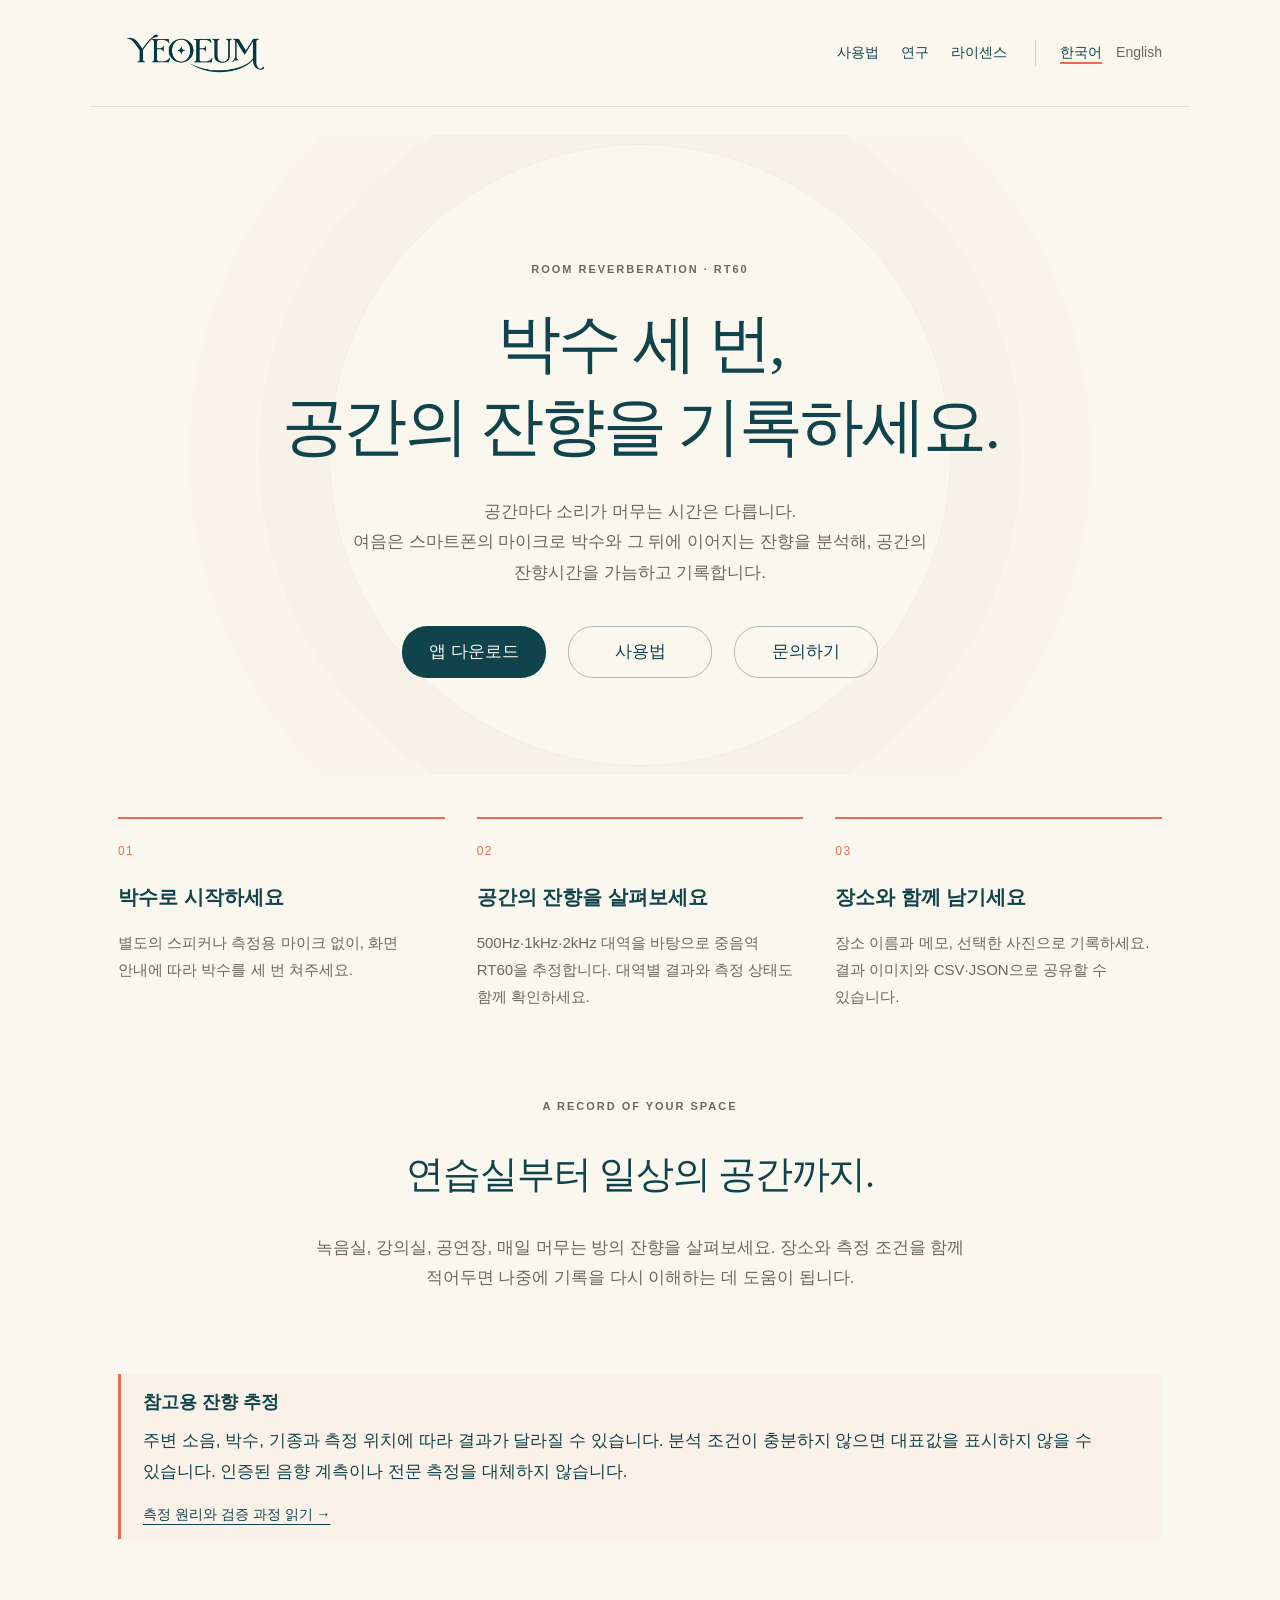
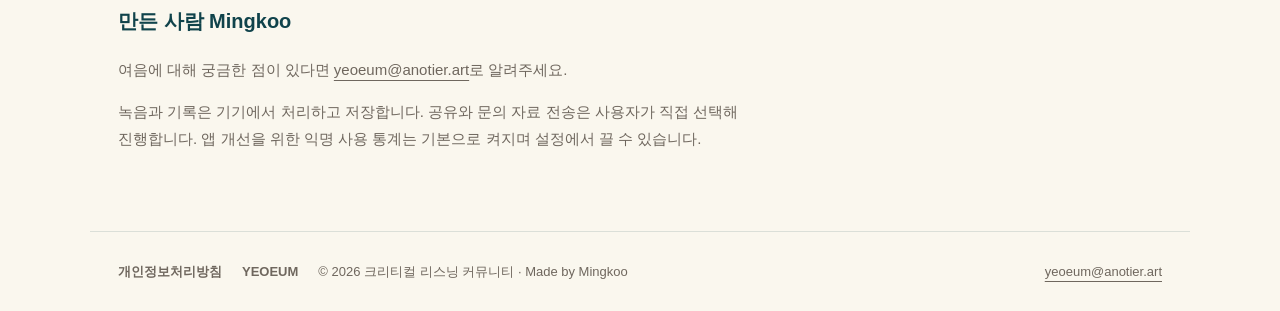
==== commit d7a7e2d8: "Link YEOEUM homepage to app downloads" ====
--- a/index.html
+++ b/index.html
@@ -10,6 +10,6 @@
 <a class="skip" href="#main">본문으로</a>
 <header><a class="brand" href="index.html" aria-label="YEOEUM 홈"><img src="assets/wordmark.png" alt="YEOEUM" width="150" height="50"></a>
 <div class="header-nav"><nav aria-label="주 메뉴"><a href="support.html">사용법</a><a href="research/index.html">연구</a><a href="licenses.html">라이센스</a></nav><nav class="languages" aria-label="Language"><a href="index.html" lang="ko" hreflang="ko" aria-current="page">한국어</a><a href="index.en.html" lang="en" hreflang="en">English</a></nav></div></header>
-<main id="main"><section class="hero"><p class="eyebrow">ROOM REVERBERATION · RT60</p><h1>박수 세 번,<br>공간의 잔향을 기록하세요.</h1><p>공간마다 소리가 머무는 시간은 다릅니다.<br>여음은 스마트폰의 마이크로 박수와 그 뒤에 이어지는 잔향을 분석해, 공간의 잔향시간을 가늠하고 기록합니다.</p><div class="links"><a href="support.html">사용법</a><a href="mailto:yeoeum@anotier.art">문의하기</a></div></section><section class="grid" aria-label="주요 기능"><article><span class="step">01</span><h2>박수로 시작하세요</h2><p>별도의 스피커나 측정용 마이크 없이, 화면 안내에 따라 박수를 세 번 쳐주세요.</p></article><article><span class="step">02</span><h2>공간의 잔향을 살펴보세요</h2><p>500Hz·1kHz·2kHz 대역을 바탕으로 중음역 RT60을 추정합니다. 대역별 결과와 측정 상태도 함께 확인하세요.</p></article><article><span class="step">03</span><h2>장소와 함께 남기세요</h2><p>장소 이름과 메모, 선택한 사진으로 기록하세요. 결과 이미지와 CSV·JSON으로 공유할 수 있습니다.</p></article></section><section class="statement"><p class="eyebrow">A RECORD OF YOUR SPACE</p><h2>연습실부터 일상의 공간까지.</h2><p>녹음실, 강의실, 공연장, 매일 머무는 방의 잔향을 살펴보세요. 장소와 측정 조건을 함께 적어두면 나중에 기록을 다시 이해하는 데 도움이 됩니다.</p></section><section class="note"><h2>참고용 잔향 추정</h2><p>주변 소음, 박수, 기종과 측정 위치에 따라 결과가 달라질 수 있습니다. 분석 조건이 충분하지 않으면 대표값을 표시하지 않을 수 있습니다. 인증된 음향 계측이나 전문 측정을 대체하지 않습니다.</p><p class="research-link"><a href="research/index.html">측정 원리와 검증 과정 읽기 →</a></p></section><section class="contact" id="contact"><h2>만든 사람 Mingkoo</h2><p>여음에 대해 궁금한 점이 있다면 <a href="mailto:yeoeum@anotier.art">yeoeum@anotier.art</a>로 알려주세요.</p><p>녹음과 기록은 기기에서 처리하고 저장합니다. 공유와 문의 자료 전송은 사용자가 직접 선택해 진행합니다. 앱 개선을 위한 익명 사용 통계는 기본으로 켜지며 설정에서 끌 수 있습니다.</p></section></main>
+<main id="main"><section class="hero"><p class="eyebrow">ROOM REVERBERATION · RT60</p><h1>박수 세 번,<br>공간의 잔향을 기록하세요.</h1><p>공간마다 소리가 머무는 시간은 다릅니다.<br>여음은 스마트폰의 마이크로 박수와 그 뒤에 이어지는 잔향을 분석해, 공간의 잔향시간을 가늠하고 기록합니다.</p><div class="links"><a href="/get/">앱 다운로드</a><a href="support.html">사용법</a><a href="mailto:yeoeum@anotier.art">문의하기</a></div></section><section class="grid" aria-label="주요 기능"><article><span class="step">01</span><h2>박수로 시작하세요</h2><p>별도의 스피커나 측정용 마이크 없이, 화면 안내에 따라 박수를 세 번 쳐주세요.</p></article><article><span class="step">02</span><h2>공간의 잔향을 살펴보세요</h2><p>500Hz·1kHz·2kHz 대역을 바탕으로 중음역 RT60을 추정합니다. 대역별 결과와 측정 상태도 함께 확인하세요.</p></article><article><span class="step">03</span><h2>장소와 함께 남기세요</h2><p>장소 이름과 메모, 선택한 사진으로 기록하세요. 결과 이미지와 CSV·JSON으로 공유할 수 있습니다.</p></article></section><section class="statement"><p class="eyebrow">A RECORD OF YOUR SPACE</p><h2>연습실부터 일상의 공간까지.</h2><p>녹음실, 강의실, 공연장, 매일 머무는 방의 잔향을 살펴보세요. 장소와 측정 조건을 함께 적어두면 나중에 기록을 다시 이해하는 데 도움이 됩니다.</p></section><section class="note"><h2>참고용 잔향 추정</h2><p>주변 소음, 박수, 기종과 측정 위치에 따라 결과가 달라질 수 있습니다. 분석 조건이 충분하지 않으면 대표값을 표시하지 않을 수 있습니다. 인증된 음향 계측이나 전문 측정을 대체하지 않습니다.</p><p class="research-link"><a href="research/index.html">측정 원리와 검증 과정 읽기 →</a></p></section><section class="contact" id="contact"><h2>만든 사람 Mingkoo</h2><p>여음에 대해 궁금한 점이 있다면 <a href="mailto:yeoeum@anotier.art">yeoeum@anotier.art</a>로 알려주세요.</p><p>녹음과 기록은 기기에서 처리하고 저장합니다. 공유와 문의 자료 전송은 사용자가 직접 선택해 진행합니다. 앱 개선을 위한 익명 사용 통계는 기본으로 켜지며 설정에서 끌 수 있습니다.</p></section></main>
 <footer><div><a href="privacy.html">개인정보처리방침</a><a href="index.html">YEOEUM</a><span>© 2026 크리티컬 리스닝 커뮤니티 · Made by Mingkoo</span></div><a href="mailto:yeoeum@anotier.art">yeoeum@anotier.art</a></footer>
 </body></html>
